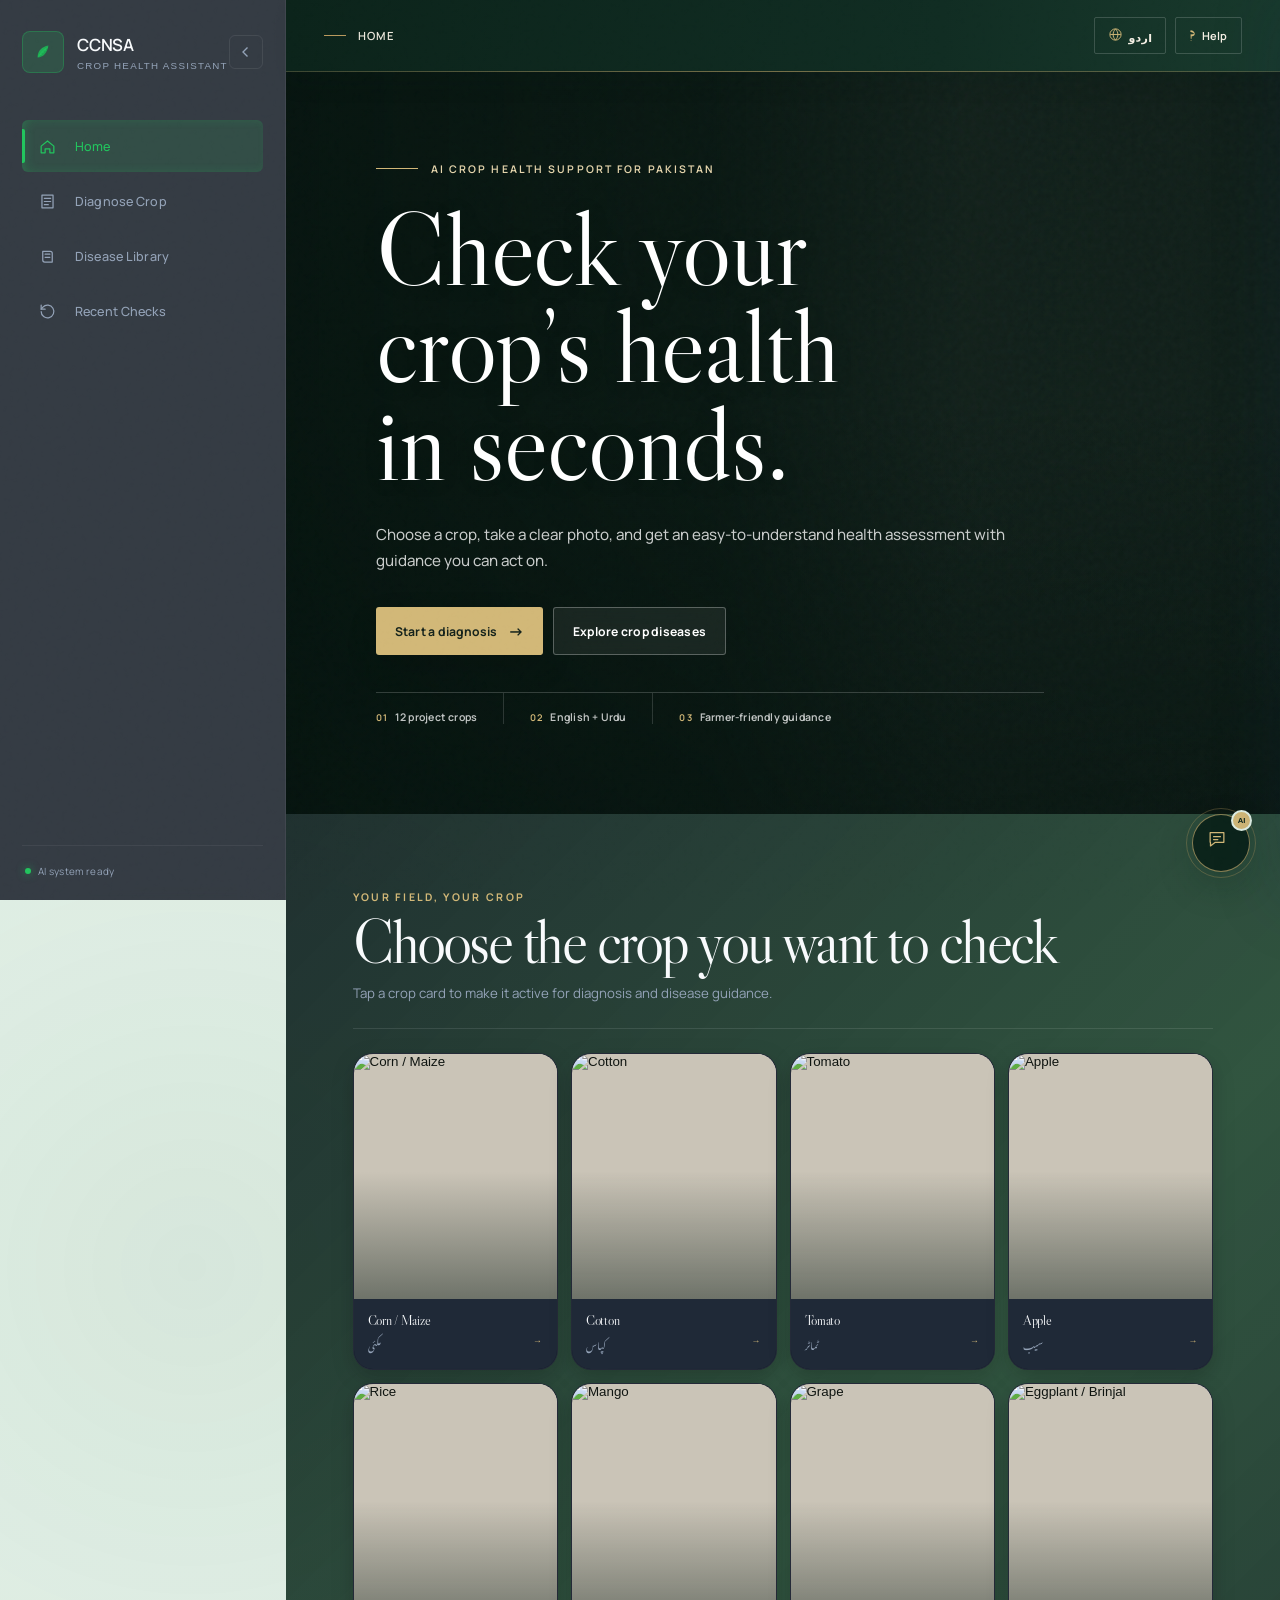
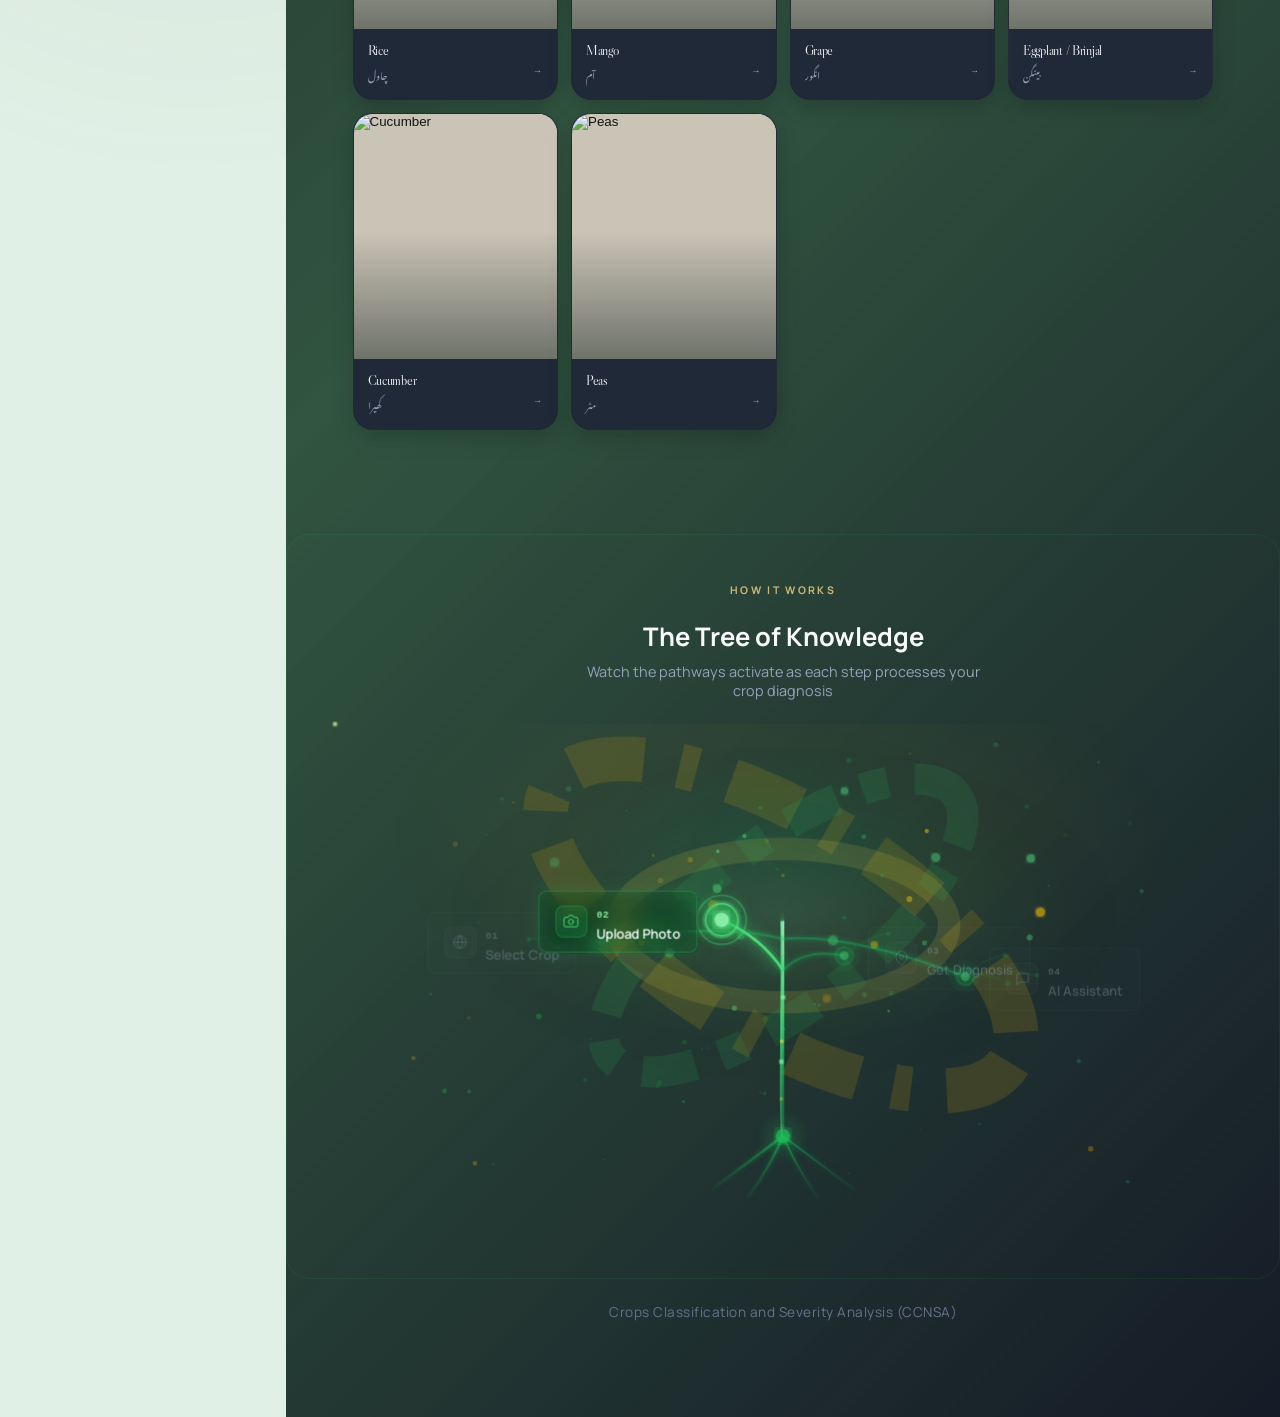
==== index.html @ e5a9762c "Fix conversation memory: pronoun resolution and context tracking - Add _resolve_pronouns() helper to" ====
<!DOCTYPE html>
<html lang="en" dir="ltr">
<head>
  <meta charset="UTF-8" />
  <meta name="viewport" content="width=device-width, initial-scale=1.0, viewport-fit=cover" />
  <meta name="theme-color" content="#0b6e4f" />
  <meta name="description" content="Kisaan Sehat AI — bilingual crop health diagnosis and farmer assistant." />
  <title>CCNSA</title>
  <link rel="icon" type="image/svg+xml" href="data:image/svg+xml,<svg xmlns='http://www.w3.org/2000/svg' viewBox='0 0 48 48'><defs><linearGradient id='g' x1='0%25' y1='0%25' x2='100%25' y2='100%25'><stop offset='0%25' stop-color='%2322C55E'/><stop offset='100%25' stop-color='%2316A34A'/></linearGradient></defs><path d='M14 34c0-12 8-20 20-22-2 14-10 22-20 22z' fill='url(%23g)' opacity='0.9'/><path d='M16 32c4-8 10-14 16-16' stroke='%2322C55E' stroke-width='1.5' fill='none' stroke-linecap='round'/><circle cx='20' cy='28' r='1.5' fill='%2322C55E'/><circle cx='24' cy='24' r='1.5' fill='%2322C55E'/><circle cx='28' cy='20' r='1.5' fill='%2322C55E'/></svg>" />
  <link rel="preconnect" href="https://fonts.googleapis.com">
  <link rel="preconnect" href="https://fonts.gstatic.com" crossorigin>
  <link href="https://fonts.googleapis.com/css2?family=Libre+Caslon+Display&family=Manrope:wght@400;500;600;700&family=Noto+Nastaliq+Urdu:wght@400;500;600;700&family=Noto+Sans+Arabic:wght@400;500;600;700&display=swap" rel="stylesheet">
  <link rel="stylesheet" href="styles.css?v=11" />
</head>
<body>
  <div class="noise" aria-hidden="true"></div>


  <div id="appShell" class="app-shell">
    <aside id="sidebar" class="sidebar">
      <div class="sidebar-top">
        <button class="brand" data-nav="home" aria-label="Home">
          <div class="brand-mark" aria-hidden="true"><svg viewBox="0 0 48 48" role="img"><defs><linearGradient id="leafGrad" x1="0%" y1="0%" x2="100%" y2="100%"><stop offset="0%" style="stop-color:#22C55E;stop-opacity:1" /><stop offset="100%" style="stop-color:#16A34A;stop-opacity:1" /></linearGradient></defs><path d="M14 34c0-12 8-20 20-22-2 14-10 22-20 22z" fill="url(#leafGrad)" opacity="0.9"/><path d="M16 32c4-8 10-14 16-16" stroke="#22C55E" stroke-width="1.5" fill="none" stroke-linecap="round"/><circle cx="20" cy="28" r="1.5" fill="#22C55E"/><circle cx="24" cy="24" r="1.5" fill="#22C55E"/><circle cx="28" cy="20" r="1.5" fill="#22C55E"/><path d="M20 28l4-4m0 0l4-4" stroke="#22C55E" stroke-width="1" opacity="0.6"/></svg></div>
          <div class="brand-text">
            <strong>CCNSA</strong>
            <small data-i18n="brandTagline">Crop Health Assistant</small>
          </div>
        </button>
        <div class="sidebar-top-actions">
          <button id="sidebarCollapse" class="icon-btn sidebar-collapse" aria-label="Collapse sidebar" title="Collapse sidebar"><svg viewBox="0 0 24 24" aria-hidden="true"><path d="m14 6-6 6 6 6"/></svg></button>
          <button id="sidebarClose" class="icon-btn sidebar-close" aria-label="Close sidebar">×</button>
        </div>
      </div>

      <nav class="nav-list" aria-label="Primary navigation">
        <button class="nav-item active" data-nav="home">
          <span class="nav-icon"><svg viewBox="0 0 24 24"><path d="M4 11.5 12 5l8 6.5V20h-5v-5H9v5H4z"/></svg></span><span data-i18n="navHome">Home</span>
        </button>
        <button class="nav-item" data-nav="diagnose">
          <span class="nav-icon"><svg viewBox="0 0 24 24"><path d="M5 4h14v16H5z"/><path d="M8 8h8M8 12h8M8 16h5"/></svg></span><span data-i18n="navDiagnose">Diagnose Crop</span>
        </button>
        <button class="nav-item" data-nav="diseases">
          <span class="nav-icon"><svg viewBox="0 0 24 24"><path d="M6 5.5h9.5A2.5 2.5 0 0 1 18 8v11H8.5A2.5 2.5 0 0 1 6 16.5z"/><path d="M9 9h6M9 13h6"/></svg></span><span data-i18n="navDiseases">Disease Library</span>
        </button>
        <button class="nav-item" data-nav="history">
          <span class="nav-icon"><svg viewBox="0 0 24 24"><path d="M4 12a8 8 0 1 0 2.2-5.5L4 9"/><path d="M4 4v5h5"/></svg></span><span data-i18n="navHistory">Recent Checks</span>
        </button>
      </nav>
      <div class="sidebar-spacer"></div>

      <footer class="sidebar-footer">
        <span class="status-dot"></span>
        <span data-i18n="systemReady">AI system ready</span>
      </footer>
    </aside>

    <div id="sidebarBackdrop" class="sidebar-backdrop"></div>

    <main class="main-content">
      <header class="topbar">
        <button id="menuBtn" class="icon-btn menu-btn" aria-label="Open menu">☰</button>
        <div class="topbar-title">
          <span class="mobile-brand">CCNSA</span>
          <div class="topbar-context"><span class="context-line"></span><span id="breadcrumb" data-i18n="breadcrumbHome">Home</span></div>
        </div>
        <div class="topbar-actions">
          <button id="quickLang" class="top-action language-chip" aria-label="Switch language"><svg viewBox="0 0 24 24" aria-hidden="true"><circle cx="12" cy="12" r="9"/><path d="M3.5 12h17M12 3c2.5 2.7 3.8 5.7 3.8 9S14.5 18.3 12 21c-2.5-2.7-3.8-5.7-3.8-9S9.5 5.7 12 3z"/></svg><span id="quickLangLabel">اردو</span></button>
          <button class="top-action help-chip" id="helpBtn"><span>?</span><span data-i18n="help">Help</span></button>
        </div>
      </header>

      <section id="homePage" class="page active-page">
        <div class="hero-section premium-hero">
          <div class="hero-media" aria-hidden="true">
            <div class="hero-slide hero-slide-a"></div>
            <div class="hero-slide hero-slide-b"></div>
            <div class="hero-slide hero-slide-c"></div>
            <div class="hero-vignette"></div>
            <div class="hero-grain"></div>
          </div>
          <div class="hero-copy">
            <div class="hero-kicker"><span class="hero-kicker-line"></span><span data-i18n="heroBadge">AI crop health support for Pakistan</span></div>
            <h1 data-i18n="heroTitle">Check your crop’s health in seconds.</h1>
            <p data-i18n="heroText">Choose a crop, take a clear photo, and get an easy-to-understand health assessment with guidance you can act on.</p>
            <div class="hero-actions">
              <button class="btn btn-primary" data-nav="diagnose"><span data-i18n="startDiagnosis">Start a diagnosis</span><span class="btn-arrow">→</span></button>
              <button class="btn btn-secondary" data-nav="diseases"><span data-i18n="exploreDiseases">Explore crop diseases</span></button>
            </div>
            <div class="trust-row">
              <div><span class="trust-index">01</span><span data-i18n="trust1">12 project crops</span></div>
              <div><span class="trust-index">02</span><span data-i18n="trust2">English + Urdu</span></div>
              <div><span class="trust-index">03</span><span data-i18n="trust3">Farmer-friendly guidance</span></div>
            </div>
          </div>
          <div class="hero-side-note">
            <span>FIELD INTELLIGENCE</span>
            <strong>Built for real crop decisions.</strong>
            <small>Punjab, Pakistan · agricultural imagery</small>
          </div>
        </div>

        <div class="section-head crop-head">
          <div>
            <p class="eyebrow" data-i18n="chooseCropEyebrow">YOUR FIELD, YOUR CROP</p>
            <h2 data-i18n="chooseCropTitle">Choose the crop you want to check</h2>
            <p data-i18n="chooseCropText">Tap a crop card to make it active for diagnosis and disease guidance.</p>
          </div>
          <div id="selectedCropBadge" class="selected-crop-badge hidden"></div>
        </div>

        <div id="cropGrid" class="crop-grid"></div>

        <section class="neural-tree-section">
          <div style="border-radius:24px;padding:clamp(24px,4vw,48px);margin-top:48px;border:1px solid rgba(34,197,94,0.1)">
            <div style="text-align:center;margin-bottom:1.5rem">
              <p class="eyebrow" style="margin-bottom:0.5rem">How it works</p>
              <h2 style="font-size:1.6rem;margin-bottom:0.5rem;color:#F8FAFC">The Tree of Knowledge</h2>
              <p style="color:#94A3B8;font-size:0.9rem;max-width:400px;margin:0 auto">Watch the pathways activate as each step processes your crop diagnosis</p>
            </div>
            <div id="neuralTreeWrap" class="neural-tree-wrap"></div>
          </div>
        </section>

        <div style="text-align:center;padding:24px 24px 8px;color:#64748B;font-size:0.85rem;letter-spacing:0.5px">
          Crops Classification and Severity Analysis (CCNSA)
        </div>

      </section>

      <section id="diagnosePage" class="page">
        <div class="page-heading">
          <div>
            <p class="eyebrow" data-i18n="diagnoseEyebrow">FIELD DIAGNOSIS</p>
            <h1 data-i18n="diagnoseTitle">Check a crop photo</h1>
            <p data-i18n="diagnoseSubtitle">Select your crop, then upload an image or use your camera.</p>
          </div>
          <div id="diagnoseCropChip" class="diagnose-crop-chip"></div>
        </div>

        <div class="diagnose-layout">
          <div class="diagnose-panel">
            <div class="panel-header">
              <div><span class="panel-step">1</span><div><h2 data-i18n="chooseCrop">Choose crop</h2><p data-i18n="chooseCropSmall">Tell us which crop is in the image.</p></div></div>
              <span id="cropStatus" class="status-label" data-i18n="notSelected">Not selected</span>
            </div>
            <div id="diagnoseCropStrip" class="crop-strip"></div>

            <div class="panel-divider"></div>

            <div class="panel-header">
              <div><span class="panel-step">2</span><div><h2 data-i18n="addPhoto">Add crop photo</h2><p data-i18n="photoAdvice">Use a clear image with the affected leaf or plant visible.</p></div></div>
            </div>

            <div id="uploadZone" class="upload-zone" tabindex="0" role="button">
              <input id="fileInput" type="file" accept="image/*,.heic,.heif,.tif,.tiff,.bmp,.webp" hidden />
              <div id="uploadEmpty" class="upload-empty">
                <div class="upload-icon"><svg viewBox="0 0 24 24"><path d="M12 16V5M8 9l4-4 4 4"/><path d="M5 15v4h14v-4"/></svg></div>
                <h3 data-i18n="dropPhoto">Drop your crop photo here</h3>
                <p data-i18n="orChoose">or choose an option below</p>
                <div class="upload-actions">
                  <button id="browseBtn" class="btn btn-primary compact"><span class="button-icon"><svg viewBox="0 0 24 24"><path d="M4 5h16v14H4z"/><circle cx="9" cy="10" r="2"/><path d="m6 17 4-4 3 3 2-2 3 3"/></svg></span><span data-i18n="uploadPhoto">Upload Photo</span></button>
                  <button id="cameraBtn" class="btn btn-dark compact"><span class="button-icon"><svg viewBox="0 0 24 24"><path d="M4 8h4l1.5-2h5L16 8h4v11H4z"/><circle cx="12" cy="13.5" r="3.5"/></svg></span><span data-i18n="openCamera">Open Camera</span></button>
                </div>
                <small data-i18n="formatHelp">Images such as JPG, PNG, WEBP, HEIC/HEIF, BMP and TIFF can be sent to the backend.</small>
              </div>
              <div id="previewState" class="preview-state hidden">
                <div class="preview-frame"><img id="imagePreview" alt="Selected crop preview" /><div id="formatFallback" class="format-fallback hidden"><svg viewBox="0 0 24 24"><path d="M4 5h16v14H4z"/><path d="m6 17 4-4 3 3 2-2 3 3"/></svg><span data-i18n="previewUnavailable">Preview unavailable, but this file can still be submitted.</span></div></div>
                <div class="preview-info"><div><strong id="previewName"></strong><small id="previewMeta"></small></div><button id="removePhoto" class="text-btn danger" data-i18n="remove">Remove</button></div>
              </div>
            </div>

            <div class="photo-tips">
              <div class="tip-title"><span class="tip-line"></span><strong data-i18n="betterPhoto">For a better result</strong></div>
              <div class="tip-list"><span data-i18n="tip1">Use natural light</span><span data-i18n="tip2">Keep the affected area in focus</span><span data-i18n="tip3">Avoid extreme zoom or blur</span></div>
            </div>

            <button id="analyzeBtn" class="btn btn-primary analyze-btn" disabled><span class="analyze-icon"><svg viewBox="0 0 24 24"><path d="M4 12h16M12 4v16"/><circle cx="12" cy="12" r="7"/></svg></span><span data-i18n="analyzePlant">Analyze plant</span><span>→</span></button>
          </div>

          <aside class="diagnosis-side">
            <div class="side-card selected-summary">
              <p class="eyebrow" data-i18n="currentCheck">CURRENT CHECK</p>
              <div id="currentCropVisual" class="current-crop-visual"><span class="crop-thumb-placeholder"></span><div><small data-i18n="crop">Crop</small><strong data-i18n="chooseCropPrompt">Choose a crop</strong></div></div>
              <div class="summary-row"><span data-i18n="photo">Photo</span><strong id="photoSummary" data-i18n="notAdded">Not added</strong></div>
              <div class="summary-row"><span data-i18n="languageLabel">Language</span><strong id="langSummary">English</strong></div>
            </div>
            <div class="side-card safe-card"><div class="safe-icon"><svg viewBox="0 0 24 24"><path d="M12 3 19 6v5c0 4.7-2.9 8.2-7 10-4.1-1.8-7-5.3-7-10V6z"/><path d="m9 12 2 2 4-4"/></svg></div><h3 data-i18n="safeTitle">Designed to fail safely</h3><p data-i18n="safeText">If the image is unclear or confidence is weak, the app should ask for another photo instead of overstating the result.</p></div>
          </aside>
        </div>

        <div id="analysisOverlay" class="analysis-overlay hidden" aria-live="polite">
          <div class="analysis-card"><div class="scanner"><div class="scanner-frame"><span></span><span></span><span></span><span></span></div><div class="scanner-beam"></div></div><h2 data-i18n="analyzing">Checking your crop…</h2><p data-i18n="analyzingText">Looking at visual signs and preparing an easy-to-understand result.</p><div class="progress-track"><span id="analysisProgress"></span></div></div>
        </div>

        <section id="resultSection" class="result-section hidden">
          <div class="result-topbar"><div><p class="eyebrow" data-i18n="resultEyebrow">AI HEALTH ASSESSMENT</p><h2 data-i18n="resultTitle">Your crop result</h2></div><button id="newCheckBtn" class="btn btn-secondary compact" data-i18n="newCheck">New check</button></div>
          <div class="result-grid">
            <article class="result-card primary-result">
              <div class="result-status"><span id="resultStatusIcon"><svg viewBox="0 0 24 24"><path d="M5 12l4 4L19 6"/></svg></span><span id="resultStatusLabel" data-i18n="detected">Disease detected</span></div>
              <div class="result-main"><div><small data-i18n="likelyCondition">Likely condition</small><h3 id="resultDisease">—</h3></div><div class="confidence-badge"><strong id="resultConfidence">—</strong><small data-i18n="confidence">confidence</small></div></div>
              <div class="confidence-bar"><span id="confidenceFill"></span></div>
              <div class="metric-grid">
                <div><span data-i18n="severity">Severity</span><strong id="resultSeverity">—</strong></div>
                <div><span data-i18n="severityConfidence">Severity confidence</span><strong id="severityConfidence">—</strong></div>
                <div><span data-i18n="crop">Crop</span><strong id="resultCrop">—</strong></div>
              </div>
              <div id="uncertaintyNote" class="uncertainty-note hidden"><span>!</span><p data-i18n="uncertainAdvice">This result is uncertain. Please take another clear photo before acting on it.</p></div>
            </article>

            <article class="result-card guidance-card">
              <div class="guidance-icon"><svg viewBox="0 0 24 24"><path d="M12 20V9"/><path d="M12 13C8 13 5 10 5 6c4 0 7 1 7 5"/><path d="M12 11c0-4 3-6 7-6 0 4-3 7-7 7"/></svg></div>
              <h3 data-i18n="whatNext">What should I do next?</h3>
              <p id="resultGuidance" data-i18n="defaultGuidance">Review crop-specific guidance and ask the assistant if you need help understanding the result.</p>
              <div class="guidance-actions"><button id="viewDiseaseBtn" class="btn btn-primary compact" data-i18n="viewGuidance">View guidance</button><button id="askAssistantBtn" class="btn btn-secondary compact" data-i18n="askAssistant">Ask assistant</button></div>
              <small id="demoNotice" class="demo-notice hidden">Demo preview — connect <code>/api/diagnose</code> for real model inference.</small>
            </article>
          </div>
        </section>
      </section>

      <section id="diseasesPage" class="page">
        <div class="page-heading disease-heading">
          <div><p class="eyebrow" data-i18n="libraryEyebrow">CROP KNOWLEDGE</p><h1 data-i18n="libraryTitle">Crop disease library</h1><p data-i18n="librarySubtitle">Learn symptoms, prevention and management for the selected crop.</p></div>
          <div class="library-select-wrap"><label for="libraryCropSelect" data-i18n="selectCropLabel">Select crop</label><select id="libraryCropSelect"></select></div>
        </div>
        <div id="libraryHero" class="library-hero"></div>
        <div class="library-toolbar"><div class="search-box"><span class="search-icon"><svg viewBox="0 0 24 24"><circle cx="11" cy="11" r="6"/><path d="m16 16 4 4"/></svg></span><input id="diseaseSearch" type="search" data-i18n-placeholder="searchDiseases" placeholder="Search diseases or symptoms" /></div></div>
        <div id="diseaseGrid" class="disease-grid"></div>
      </section>

      <section id="historyPage" class="page">
        <div class="page-heading"><div><p class="eyebrow" data-i18n="historyEyebrow">YOUR ACTIVITY</p><h1 data-i18n="historyTitle">Recent crop checks</h1><p data-i18n="historySubtitle">This prototype stores recent demo checks only in your browser.</p></div><button id="clearHistory" class="btn btn-secondary compact" data-i18n="clearHistory">Clear history</button></div>
        <div id="historyList" class="history-list"></div>
      </section>
    </main>

    <button id="chatFab" class="chat-fab" aria-label="Open AI assistant"><span class="chat-fab-ring"></span><span class="chat-fab-icon"><svg viewBox="0 0 28 28"><path d="M6 5.5h16v11.2H12l-5.6 4.2v-4.2H6z"/><path d="M10 10.2h8M10 13.5h5"/></svg></span><span class="chat-fab-label">AI</span></button>

    <section id="chatPanel" class="chat-panel" aria-label="AI Farmer Assistant">
      <header class="chat-header">
        <div class="chat-identity"><div class="assistant-monogram">CC</div><div><strong data-i18n="assistantName">CCNSA Assistant</strong><span><i class="online-dot"></i><span data-i18n="assistantOnline">Ready to help</span></span></div></div>
        <div class="chat-header-actions"><button id="expandChat" class="icon-btn" aria-label="Expand chat">⤢</button><button id="closeChat" class="icon-btn" aria-label="Close chat">×</button></div>
      </header>
      <div id="chatContext" class="chat-context"></div>
      <div id="chatMessages" class="chat-messages"></div>
      <div class="quick-prompts" id="quickPrompts"></div>
      <form id="chatForm" class="chat-compose"><button id="chatMic" type="button" class="chat-mic-btn" aria-label="Voice input"><svg viewBox="0 0 24 24"><path d="M12 1a3 3 0 0 0-3 3v8a3 3 0 0 0 6 0V4a3 3 0 0 0-3-3z"/><path d="M19 10v2a7 7 0 0 1-14 0v-2"/><line x1="12" y1="19" x2="12" y2="23"/><line x1="8" y1="23" x2="16" y2="23"/></svg></button><button id="chatMicLang" type="button" class="chat-mic-lang-btn" onclick="toggleMicLang()" title="Toggle voice language">اُردو</button><textarea id="chatInput" rows="1" data-i18n-placeholder="chatPlaceholder" placeholder="Ask about your crop…"></textarea><button id="chatSend" type="submit" aria-label="Send"><svg viewBox="0 0 24 24"><path d="m4 5 16 7-16 7 3-7z"/><path d="M7 12h13"/></svg></button></form>
      <audio id="chatAudio" style="display:none"></audio>
    </section>

    <div id="cameraModal" class="camera-modal hidden" role="dialog" aria-modal="true">
      <div class="camera-shell">
        <header><div><strong data-i18n="cameraTitle">Take crop photo</strong><small data-i18n="cameraInstruction">Place the affected leaf clearly inside the frame.</small></div><button id="cameraClose" class="icon-btn">×</button></header>
        <div class="camera-view"><video id="cameraVideo" autoplay playsinline muted></video><canvas id="cameraCanvas" class="hidden"></canvas><div class="camera-guide"><span></span><span></span><span></span><span></span></div><div class="camera-label" data-i18n="cameraGuide">Keep the affected area inside this frame</div></div>
        <footer><button id="switchCamera" class="camera-mini" title="Switch camera"><svg viewBox="0 0 24 24"><path d="M4 8a8 8 0 0 1 13-2l2 2"/><path d="M19 4v4h-4"/><path d="M20 16a8 8 0 0 1-13 2l-2-2"/><path d="M5 20v-4h4"/></svg></button><button id="capturePhoto" class="shutter" aria-label="Capture photo"><span></span></button><div class="camera-mini ghost"></div></footer>
      </div>
    </div>

    <div id="diseaseDrawerBackdrop" class="drawer-backdrop hidden"></div>
    <aside id="diseaseDrawer" class="disease-drawer">
      <button id="closeDiseaseDrawer" class="icon-btn drawer-close">×</button>
      <div id="diseaseDrawerContent"></div>
    </aside>

    <div id="toast" class="toast" role="status"></div>
  </div>

  <script src="app.js?v=22"></script>
</body>
</html>
---- styles.css ----
:root{
  --emerald:#0b6e4f;--emerald-2:#0e8060;--teal:#16a394;--teal-soft:#dff6f0;--saffron:#f5b942;--saffron-soft:#fff4cf;
  --navy:#102a43;--ink:#17324d;--muted:#6b7c8f;--ivory:#f7faf4;--surface:#fff;--line:#e5ece6;--danger:#d9485f;
  --success:#2f9e44;--warning:#e9a319;--shadow:0 18px 55px rgba(20,58,47,.12);--shadow-soft:0 10px 28px rgba(16,42,67,.07);
  --radius-xl:30px;--radius-lg:22px;--radius-md:16px;--sidebar:272px;--transition:220ms cubic-bezier(.2,.8,.2,1)
}
*{box-sizing:border-box}html{scroll-behavior:smooth}body{margin:0;font-family:"Plus Jakarta Sans",system-ui,-apple-system,sans-serif;background:#0A0F1C;color:#F8FAFC;min-height:100vh;overflow-x:hidden}
html[dir="rtl"] body{font-family:"Noto Sans Arabic","Noto Nastaliq Urdu",sans-serif}.noise{position:fixed;inset:0;pointer-events:none;opacity:.035;z-index:9999;background-image:url("data:image/svg+xml,%3Csvg viewBox='0 0 180 180' xmlns='http://www.w3.org/2000/svg'%3E%3Cfilter id='n'%3E%3CfeTurbulence type='fractalNoise' baseFrequency='.95' numOctaves='3' stitchTiles='stitch'/%3E%3C/filter%3E%3Crect width='100%25' height='100%25' filter='url(%23n)' opacity='.35'/%3E%3C/svg%3E")}.hidden{display:none!important}.app-hidden{visibility:hidden}.language-gate{position:fixed;inset:0;z-index:5000;display:grid;place-items:center;padding:24px;background:radial-gradient(circle at 15% 12%,rgba(245,185,66,.22),transparent 31%),radial-gradient(circle at 82% 88%,rgba(22,163,148,.22),transparent 34%),linear-gradient(135deg,#f9fbf7,#ecf8f1 52%,#e9f7f7)}.language-card{width:min(620px,100%);padding:46px;border:1px solid rgba(255,255,255,.7);border-radius:36px;background:rgba(255,255,255,.82);box-shadow:0 30px 90px rgba(11,110,79,.18);backdrop-filter:blur(22px);text-align:center;animation:gateIn .6s ease both}.language-card h1{font-size:clamp(2rem,5vw,3.4rem);line-height:1.05;margin:16px 0 8px;letter-spacing:-.05em}.language-sub{font-family:"Noto Nastaliq Urdu",serif;font-size:1.7rem;margin:0 0 32px;color:var(--emerald)}.privacy-note{color:var(--muted);font-size:.8rem;margin:20px 0 0}.brand-orb{width:48px;height:48px;border-radius:16px;background:linear-gradient(135deg,var(--emerald),var(--teal));display:grid;place-items:center;color:#fff;box-shadow:0 10px 28px rgba(11,110,79,.28);position:relative;flex:none}.brand-orb.large{width:78px;height:78px;border-radius:24px;margin:0 auto;font-size:1.45rem}.brand-orb span:last-child{position:absolute;transform:translate(8px,8px);font-size:.75em}.eyebrow{font-size:.72rem;letter-spacing:.16em;font-weight:800;color:var(--emerald);margin:0 0 9px}.language-actions{display:grid;gap:14px}.language-choice{border:1px solid var(--line);background:#fff;border-radius:20px;padding:18px 20px;display:grid;grid-template-columns:auto 1fr auto;align-items:center;gap:16px;text-align:left;cursor:pointer;transition:var(--transition);box-shadow:var(--shadow-soft)}.language-choice:hover{transform:translateY(-3px);border-color:rgba(11,110,79,.3);box-shadow:0 16px 36px rgba(11,110,79,.14)}.language-choice.primary{background:linear-gradient(135deg,#0b6e4f,#118668);color:#fff;border:0}.language-choice.urdu{text-align:right}.language-choice strong{display:block;font-size:1rem}.language-choice small{display:block;margin-top:4px;opacity:.7}.language-icon{width:48px;height:48px;border-radius:15px;background:rgba(255,255,255,.17);display:grid;place-items:center;font-weight:800}.language-choice.urdu .language-icon{background:var(--teal-soft);color:var(--emerald)}.language-choice.urdu .language-icon.ur{font-family:"Noto Nastaliq Urdu"}.language-choice.urdu .urdu-copy{font-family:"Noto Sans Arabic"}.arrow{font-size:1.4rem}.app-shell{display:flex;min-height:100vh}.sidebar{width:var(--sidebar);position:fixed;inset-block:0;inset-inline-start:0;padding:24px 18px;background:rgba(255,255,255,.94);border-inline-end:1px solid var(--line);z-index:1000;display:flex;flex-direction:column;backdrop-filter:blur(16px);transition:transform var(--transition)}.sidebar-top{display:flex;align-items:center;justify-content:space-between;margin-bottom:32px}.brand{border:0;background:none;display:flex;align-items:center;gap:12px;padding:0;cursor:pointer;color:inherit;text-align:start}.brand-text strong{display:block;font-size:.98rem}.brand-text small{display:block;color:var(--muted);font-size:.67rem;margin-top:2px}.icon-btn{border:0;background:transparent;width:38px;height:38px;border-radius:12px;cursor:pointer;font:inherit;font-size:1.15rem;color:var(--ink);transition:var(--transition)}.icon-btn:hover{background:#eef5f1}.sidebar-close{display:none}.nav-list{display:grid;gap:7px}.nav-item{border:0;background:transparent;color:#5d7080;padding:12px 14px;border-radius:15px;display:flex;align-items:center;gap:12px;font:inherit;font-size:.9rem;font-weight:600;cursor:pointer;text-align:start;transition:var(--transition)}.nav-item:hover{background:#f1f7f3;color:var(--emerald)}.nav-item.active{background:linear-gradient(135deg,#e5f5ed,#eef9f6);color:var(--emerald);box-shadow:inset 0 0 0 1px rgba(11,110,79,.08)}.nav-icon{width:26px;height:26px;display:grid;place-items:center;font-size:1rem}.sidebar-divider{height:1px;background:var(--line);margin:24px 6px}.sidebar-language p{font-size:.7rem;font-weight:800;letter-spacing:.08em;color:var(--muted);text-transform:uppercase;margin:0 0 10px 6px}.language-toggle{display:flex;background:#f0f5f2;border-radius:14px;padding:4px}.lang-pill{flex:1;border:0;background:transparent;padding:8px;border-radius:11px;font:inherit;font-size:.75rem;font-weight:700;cursor:pointer}.lang-pill.active{background:#fff;color:var(--emerald);box-shadow:0 4px 12px rgba(16,42,67,.08)}.sidebar-card{margin-top:auto;padding:15px;border:1px solid var(--line);background:linear-gradient(145deg,#fbfdfb,#f0f8f3);border-radius:18px;display:flex;gap:10px;align-items:flex-start}.mini-orb{width:34px;height:34px;border-radius:11px;background:var(--saffron-soft);display:grid;place-items:center}.sidebar-card strong{font-size:.76rem;display:block}.sidebar-card small{font-size:.65rem;color:var(--muted);line-height:1.45;display:block;margin-top:4px}.sidebar-footer{font-size:.68rem;color:var(--muted);display:flex;align-items:center;gap:7px;padding:16px 6px 0}.status-dot,.online-dot{width:7px;height:7px;background:#35b86b;border-radius:50%;box-shadow:0 0 0 4px rgba(53,184,107,.12)}.main-content{margin-inline-start:var(--sidebar);width:calc(100% - var(--sidebar));min-height:100vh}.topbar{height:74px;position:sticky;top:0;z-index:900;display:flex;align-items:center;justify-content:space-between;padding:0 34px;background:rgba(247,250,244,.84);backdrop-filter:blur(18px);border-bottom:1px solid rgba(229,236,230,.72)}.menu-btn,.mobile-brand{display:none}.topbar-title{font-size:.8rem;font-weight:700;color:#758696}.topbar-actions{display:flex;align-items:center;gap:8px}.top-action{border:1px solid var(--line);background:rgba(255,255,255,.85);height:38px;border-radius:12px;padding:0 12px;font:inherit;font-size:.74rem;font-weight:700;cursor:pointer;color:var(--ink)}.help-chip{display:flex;align-items:center;gap:6px}.help-chip span:first-child{width:20px;height:20px;border-radius:50%;display:grid;place-items:center;background:#eef5f1;color:var(--emerald)}.avatar{width:39px;height:39px;border-radius:13px;display:grid;place-items:center;background:linear-gradient(135deg,#fff0b7,#dff5ea);border:1px solid rgba(11,110,79,.08)}.page{display:none;padding:38px clamp(22px,4vw,58px) 80px;animation:pageIn .36s ease both}.active-page{display:block}.hero-section{min-height:510px;border-radius:34px;padding:clamp(30px,5vw,58px);display:grid;grid-template-columns:minmax(0,1.03fr) minmax(360px,.97fr);align-items:center;gap:48px;overflow:hidden;position:relative;background:radial-gradient(circle at 7% 5%,rgba(245,185,66,.18),transparent 31%),linear-gradient(135deg,#fdfefc,#e8f7ef 55%,#e4f6f4);border:1px solid rgba(11,110,79,.08)}.hero-copy{position:relative;z-index:2}.hero-badge{display:inline-flex;align-items:center;gap:8px;padding:8px 12px;border-radius:999px;background:rgba(255,255,255,.72);border:1px solid rgba(11,110,79,.12);color:var(--emerald);font-size:.75rem;font-weight:700}.pulse-dot{width:7px;height:7px;border-radius:50%;background:#39b66b;box-shadow:0 0 0 0 rgba(57,182,107,.45);animation:pulse 2s infinite}.hero-copy h1{font-size:clamp(2.7rem,5.7vw,5.6rem);letter-spacing:-.065em;line-height:.96;margin:22px 0 22px;max-width:820px}.hero-copy>p{font-size:clamp(.95rem,1.3vw,1.14rem);line-height:1.72;color:#587082;max-width:650px}.hero-actions{display:flex;gap:12px;margin-top:30px;flex-wrap:wrap}.btn{border:0;border-radius:15px;min-height:48px;padding:0 19px;display:inline-flex;align-items:center;justify-content:center;gap:10px;font:inherit;font-size:.82rem;font-weight:800;cursor:pointer;transition:var(--transition)}.btn:hover{transform:translateY(-2px)}.btn-primary{background:linear-gradient(135deg,var(--emerald),#0d8462);color:#fff;box-shadow:0 12px 25px rgba(11,110,79,.2)}.btn-secondary{background:#fff;border:1px solid var(--line);color:var(--ink);box-shadow:var(--shadow-soft)}.btn-dark{background:var(--navy);color:#fff}.compact{min-height:42px;padding:0 15px;font-size:.76rem}.btn:disabled{opacity:.42;cursor:not-allowed;transform:none;box-shadow:none}.trust-row{display:flex;gap:20px;flex-wrap:wrap;margin-top:30px;color:#536c7d;font-size:.72rem;font-weight:650}.trust-row>div{display:flex;gap:7px;align-items:center}.trust-icon{color:#fff;background:var(--emerald);width:17px;height:17px;border-radius:50%;display:grid;place-items:center;font-size:.58rem}.hero-visual{height:440px;position:relative;display:grid;place-items:center}.hero-blob{position:absolute;border-radius:50%;filter:blur(2px)}.hero-blob.one{width:360px;height:360px;background:rgba(22,163,148,.1);right:10%;top:8%}.hero-blob.two{width:220px;height:220px;background:rgba(245,185,66,.13);left:0;bottom:2%}.field-card{width:min(390px,90%);padding:16px;background:rgba(255,255,255,.88);border:1px solid rgba(255,255,255,.85);border-radius:28px;box-shadow:0 30px 65px rgba(11,110,79,.18);transform:rotate(2deg);position:relative;z-index:2;animation:float 5s ease-in-out infinite}.field-topline{display:flex;align-items:center;justify-content:space-between;padding:2px 4px 12px}.field-pill{font-size:.68rem;font-weight:700;color:#617786}.live-dot{width:9px;height:9px;background:#36b76b;border-radius:50%;box-shadow:0 0 0 5px rgba(54,183,107,.12)}.leaf-stage{height:260px;border-radius:21px;background:radial-gradient(circle at 50% 40%,rgba(255,255,255,.6),transparent 32%),linear-gradient(145deg,#8dc49b,#2b7657);display:grid;place-items:center;position:relative;overflow:hidden}.leaf-stage:after{content:"";position:absolute;inset:0;background:linear-gradient(120deg,rgba(255,255,255,.12),transparent 40%)}.leaf-illustration{font-size:8rem;filter:drop-shadow(0 20px 18px rgba(12,71,51,.28));transform:rotate(-10deg)}.scan-line{position:absolute;left:8%;right:8%;height:2px;background:linear-gradient(90deg,transparent,#caffdf,transparent);box-shadow:0 0 16px #d1ffe7;animation:scan 3s ease-in-out infinite}.focus-point{position:absolute;width:12px;height:12px;border:2px solid #fff;border-radius:50%;box-shadow:0 0 0 4px rgba(255,255,255,.17)}.fp1{top:30%;left:38%}.fp2{top:52%;right:35%}.fp3{bottom:23%;left:46%}.field-result{display:flex;align-items:center;justify-content:space-between;padding:14px 4px 2px}.field-result small{display:block;color:var(--muted);font-size:.62rem}.field-result strong{font-size:.92rem}.confidence-ring{width:54px;height:54px;border-radius:50%;display:grid;place-items:center;background:conic-gradient(var(--emerald) 0 96%,#e9efeb 96%);position:relative}.confidence-ring:after{content:"";position:absolute;inset:5px;background:#fff;border-radius:50%}.confidence-ring span{font-size:.63rem;font-weight:800;z-index:1}.floating-stat{position:absolute;z-index:4;background:rgba(255,255,255,.93);border:1px solid rgba(255,255,255,.9);box-shadow:var(--shadow-soft);border-radius:17px;padding:11px 13px;display:flex;align-items:center;gap:10px}.floating-stat>span{font-size:1.3rem}.floating-stat strong{display:block;font-size:.87rem}.floating-stat small{display:block;color:var(--muted);font-size:.58rem}.stat-one{left:2%;top:17%;animation:float 5.7s ease-in-out infinite reverse}.stat-two{right:1%;bottom:14%;animation:float 4.8s ease-in-out infinite}.section-head{margin:60px 0 24px;display:flex;align-items:flex-end;justify-content:space-between;gap:24px}.section-head h2{font-size:clamp(1.55rem,3vw,2.45rem);letter-spacing:-.035em;margin:0}.section-head p:not(.eyebrow){color:var(--muted);font-size:.85rem;margin:8px 0 0;max-width:620px;line-height:1.65}.section-head.centered{text-align:center;display:block}.selected-crop-badge{padding:10px 14px;border-radius:14px;background:#fff;border:1px solid var(--line);box-shadow:var(--shadow-soft);font-size:.76rem;font-weight:800}.crop-grid{display:grid;grid-template-columns:repeat(5,minmax(0,1fr));gap:15px}.crop-card{min-height:190px;padding:18px;border-radius:22px;border:1px solid var(--line);background:#fff;cursor:pointer;position:relative;overflow:hidden;box-shadow:0 8px 24px rgba(16,42,67,.045);transition:var(--transition);text-align:start;color:inherit}.crop-card:before{content:"";position:absolute;width:120px;height:120px;border-radius:50%;right:-32px;top:-32px;background:var(--crop-soft);transition:var(--transition)}.crop-card:hover{transform:translateY(-7px);box-shadow:0 22px 42px rgba(16,42,67,.11);border-color:var(--crop-accent)}.crop-card:hover:before{transform:scale(1.22)}.crop-card.selected{box-shadow:0 0 0 2px var(--crop-accent),0 18px 38px rgba(16,42,67,.11)}.crop-emoji{width:72px;height:72px;border-radius:21px;background:linear-gradient(145deg,var(--crop-soft),#fff);display:grid;place-items:center;font-size:2.6rem;position:relative;z-index:1;box-shadow:inset 0 0 0 1px rgba(255,255,255,.8)}.crop-card h3{margin:18px 0 4px;font-size:.95rem}.crop-card .urdu-name{font-family:"Noto Sans Arabic";font-size:.72rem;color:var(--muted);display:block;min-height:18px}.crop-card .crop-action{margin-top:14px;color:var(--crop-accent);font-size:.66rem;font-weight:800;display:flex;align-items:center;justify-content:space-between}.how-it-works{padding-top:18px}.steps-grid{display:grid;grid-template-columns:repeat(4,1fr);gap:15px}.step-card{padding:23px;border:1px solid var(--line);background:#fff;border-radius:22px;position:relative}.step-num{position:absolute;right:17px;top:16px;font-size:.66rem;font-weight:800;color:#a7b5ad}.step-icon{width:48px;height:48px;border-radius:15px;background:linear-gradient(145deg,#e7f6ee,#fff3ca);display:grid;place-items:center;font-size:1.35rem}.step-card h3{font-size:.86rem;margin:17px 0 7px}.step-card p{font-size:.73rem;color:var(--muted);line-height:1.58;margin:0}.page-heading{display:flex;align-items:flex-end;justify-content:space-between;gap:24px;margin:12px 0 28px}.page-heading h1{font-size:clamp(2rem,4vw,3.4rem);margin:0;letter-spacing:-.05em}.page-heading p:not(.eyebrow){margin:10px 0 0;color:var(--muted);font-size:.84rem;line-height:1.6}.diagnose-crop-chip{min-width:160px}.diagnose-layout{display:grid;grid-template-columns:minmax(0,1fr) 290px;gap:22px;align-items:start}.diagnose-panel,.side-card,.result-card{background:#fff;border:1px solid var(--line);border-radius:24px;box-shadow:var(--shadow-soft)}.diagnose-panel{padding:25px}.panel-header{display:flex;align-items:center;justify-content:space-between;gap:15px}.panel-header>div{display:flex;align-items:center;gap:13px}.panel-step{width:34px;height:34px;border-radius:11px;background:#e8f6ef;color:var(--emerald);display:grid;place-items:center;font-size:.72rem;font-weight:800}.panel-header h2{font-size:.92rem;margin:0}.panel-header p{font-size:.68rem;color:var(--muted);margin:4px 0 0}.status-label{font-size:.65rem;color:#83918b;background:#f2f5f3;padding:7px 9px;border-radius:9px}.status-label.ready{color:var(--emerald);background:#e8f6ef}.crop-strip{display:flex;gap:8px;overflow:auto;padding:17px 1px 4px;scrollbar-width:none}.crop-strip::-webkit-scrollbar{display:none}.crop-chip{flex:0 0 auto;border:1px solid var(--line);background:#fff;border-radius:13px;padding:8px 11px;display:flex;align-items:center;gap:7px;font:inherit;font-size:.69rem;font-weight:700;cursor:pointer;transition:var(--transition)}.crop-chip.selected{border-color:var(--accent);box-shadow:inset 0 0 0 1px var(--accent);background:var(--soft)}.panel-divider{height:1px;background:var(--line);margin:24px 0}.upload-zone{border:1.5px dashed #bfd0c6;border-radius:20px;min-height:330px;margin-top:18px;display:grid;place-items:center;background:linear-gradient(145deg,#fbfdfb,#f5faf7);transition:var(--transition);overflow:hidden}.upload-zone.dragover{border-color:var(--emerald);background:#edf8f2}.upload-empty{text-align:center;padding:34px}.upload-icon{width:58px;height:58px;border-radius:18px;background:#e5f5ed;color:var(--emerald);display:grid;place-items:center;font-size:1.55rem;margin:0 auto 15px}.upload-empty h3{font-size:.9rem;margin:0}.upload-empty p{font-size:.69rem;color:var(--muted);margin:7px 0 17px}.upload-actions{display:flex;justify-content:center;gap:9px;flex-wrap:wrap}.upload-empty>small{display:block;margin:16px auto 0;color:#8a9a90;font-size:.6rem;line-height:1.5;max-width:480px}.preview-state{width:100%;padding:16px}.preview-frame{height:290px;border-radius:17px;background:#edf2ef;overflow:hidden;display:grid;place-items:center;position:relative}.preview-frame img{width:100%;height:100%;object-fit:contain;background:#eef3f0}.format-fallback{display:grid;place-items:center;gap:9px;text-align:center;color:var(--muted);padding:25px;font-size:.7rem}.format-fallback:first-letter{font-size:2rem}.preview-info{display:flex;align-items:center;justify-content:space-between;padding:12px 4px 0;gap:15px}.preview-info strong{font-size:.72rem;display:block;max-width:520px;white-space:nowrap;overflow:hidden;text-overflow:ellipsis}.preview-info small{font-size:.61rem;color:var(--muted)}.text-btn{border:0;background:transparent;font:inherit;font-size:.67rem;font-weight:800;cursor:pointer}.danger{color:var(--danger)}.photo-tips{margin-top:15px;padding:14px 16px;border-radius:15px;background:#fff9e7;border:1px solid #f8e8ad}.tip-title{display:flex;align-items:center;gap:7px;font-size:.7rem}.tip-title span{color:var(--saffron)}.tip-list{display:flex;gap:20px;flex-wrap:wrap;margin-top:8px}.tip-list span{font-size:.62rem;color:#7a7054}.tip-list span:before{content:"•";color:var(--saffron);margin-inline-end:5px}.analyze-btn{width:100%;margin-top:17px}.analysis-overlay{position:fixed;inset:0;background:rgba(12,32,39,.38);backdrop-filter:blur(8px);z-index:3000;display:grid;place-items:center;padding:20px}.analysis-card{width:min(440px,100%);text-align:center;background:#fff;border-radius:28px;padding:35px;box-shadow:0 30px 80px rgba(16,42,67,.25)}.scanner{width:120px;height:120px;border-radius:34px;margin:0 auto 20px;display:grid;place-items:center;background:linear-gradient(145deg,#e2f5e9,#effbfa);position:relative;overflow:hidden}.scanner-leaf{font-size:3.6rem}.scanner-beam{position:absolute;width:100%;height:2px;background:#17b79e;box-shadow:0 0 12px #16a394;animation:scan 1.8s ease-in-out infinite}.analysis-card h2{font-size:1.2rem;margin:0 0 8px}.analysis-card p{color:var(--muted);font-size:.72rem;line-height:1.6}.progress-track{height:7px;background:#edf2ef;border-radius:10px;overflow:hidden;margin-top:20px}.progress-track span{display:block;height:100%;width:0;background:linear-gradient(90deg,var(--emerald),var(--teal));border-radius:10px;transition:width .4s ease}.diagnosis-side{display:grid;gap:15px}.side-card{padding:20px}.selected-summary .eyebrow{font-size:.63rem}.current-crop-visual{display:flex;align-items:center;gap:13px;padding:14px 0 17px}.current-crop-visual>span{width:48px;height:48px;border-radius:15px;background:#eef7f2;display:grid;place-items:center;font-size:1.8rem}.current-crop-visual small{font-size:.58rem;color:var(--muted);display:block}.current-crop-visual strong{font-size:.82rem}.summary-row{display:flex;align-items:center;justify-content:space-between;border-top:1px solid var(--line);padding:12px 0 0;margin-top:12px;font-size:.65rem}.summary-row span{color:var(--muted)}.safe-card{background:linear-gradient(145deg,#0f2c38,#173d47);color:#fff;border:0}.safe-icon{width:42px;height:42px;border-radius:13px;background:rgba(255,255,255,.1);display:grid;place-items:center}.safe-card h3{font-size:.8rem;margin:14px 0 7px}.safe-card p{font-size:.65rem;line-height:1.6;color:#ccdadf;margin:0}.result-section{margin-top:30px}.result-topbar{display:flex;align-items:flex-end;justify-content:space-between;margin-bottom:14px}.result-topbar h2{margin:0;font-size:1.4rem}.result-grid{display:grid;grid-template-columns:1.15fr .85fr;gap:16px}.result-card{padding:24px}.primary-result{background:linear-gradient(145deg,#fff,#f6fbf7)}.result-status{display:inline-flex;align-items:center;gap:7px;background:#fff2de;color:#9b6512;padding:8px 11px;border-radius:10px;font-size:.67rem;font-weight:800}.result-status.healthy{background:#e4f7e9;color:#27863a}.result-status.uncertain{background:#fff0f1;color:#be3850}.result-main{display:flex;justify-content:space-between;gap:20px;align-items:center;margin:25px 0 13px}.result-main small{color:var(--muted);font-size:.61rem}.result-main h3{font-size:clamp(1.35rem,2.6vw,2rem);margin:4px 0 0;letter-spacing:-.035em}.confidence-badge{text-align:center;min-width:78px;padding:12px;background:#fff;border:1px solid var(--line);border-radius:15px}.confidence-badge strong{display:block;font-size:1rem}.confidence-badge small{font-size:.55rem;color:var(--muted)}.confidence-bar{height:8px;background:#eaf0ec;border-radius:99px;overflow:hidden}.confidence-bar span{height:100%;width:0;display:block;border-radius:99px;background:linear-gradient(90deg,var(--emerald),var(--teal));transition:width .8s ease}.metric-grid{display:grid;grid-template-columns:repeat(3,1fr);gap:8px;margin-top:20px}.metric-grid>div{background:#fff;border:1px solid var(--line);border-radius:14px;padding:12px}.metric-grid span{font-size:.55rem;color:var(--muted);display:block}.metric-grid strong{font-size:.72rem;display:block;margin-top:5px}.uncertainty-note{margin-top:14px;padding:12px;border-radius:13px;background:#fff0f1;display:flex;gap:9px;align-items:flex-start;color:#9e3345}.uncertainty-note>span{width:22px;height:22px;border-radius:50%;display:grid;place-items:center;background:#ffd9df;font-weight:800;font-size:.7rem}.uncertainty-note p{font-size:.64rem;line-height:1.5;margin:1px 0}.guidance-card{background:linear-gradient(145deg,#0e6f50,#10937b);color:#fff;border:0}.guidance-icon{width:48px;height:48px;border-radius:15px;background:rgba(255,255,255,.14);display:grid;place-items:center;font-size:1.5rem}.guidance-card h3{font-size:1rem;margin:17px 0 8px}.guidance-card p{font-size:.7rem;line-height:1.65;color:#d8f0e7}.guidance-actions{display:flex;gap:8px;flex-wrap:wrap;margin-top:20px}.guidance-card .btn-primary{background:#fff;color:var(--emerald);box-shadow:none}.guidance-card .btn-secondary{background:rgba(255,255,255,.1);border-color:rgba(255,255,255,.2);color:#fff;box-shadow:none}.demo-notice{display:block;margin-top:15px;font-size:.58rem;color:#c8e7dd}.library-select-wrap{display:grid;gap:6px;min-width:210px}.library-select-wrap label{font-size:.62rem;font-weight:800;color:var(--muted)}select{height:44px;border:1px solid var(--line);border-radius:13px;background:#fff;padding:0 12px;font:inherit;font-size:.72rem;font-weight:700;color:var(--ink);outline:none}.library-hero{min-height:180px;border-radius:26px;padding:26px;position:relative;overflow:hidden;display:flex;align-items:center;background:linear-gradient(135deg,var(--hero-soft,#e9f7ee),#fff)}.library-hero:after{content:"";position:absolute;width:220px;height:220px;border-radius:50%;background:var(--hero-accent,#ccead9);right:-60px;top:-70px;opacity:.6}.library-hero .library-emoji{font-size:5.5rem;position:absolute;right:8%;bottom:-2px;z-index:2;filter:drop-shadow(0 15px 16px rgba(16,42,67,.15))}.library-hero h2{font-size:1.65rem;margin:0 0 8px}.library-hero p{font-size:.74rem;line-height:1.6;color:#627787;max-width:650px;margin:0}.library-hero .library-count{display:inline-flex;margin-top:15px;padding:7px 10px;border-radius:10px;background:rgba(255,255,255,.7);font-size:.62rem;font-weight:800;color:var(--emerald)}.library-toolbar{display:flex;justify-content:space-between;align-items:center;gap:16px;margin:20px 0}.search-box{height:44px;min-width:min(420px,100%);border:1px solid var(--line);background:#fff;border-radius:13px;display:flex;align-items:center;gap:8px;padding:0 12px}.search-box span{color:#84948c}.search-box input{border:0;outline:0;width:100%;font:inherit;font-size:.72rem;color:var(--ink);background:transparent}.legend{display:flex;gap:7px;flex-wrap:wrap}.legend-pill{display:flex;align-items:center;gap:6px;border:1px solid var(--line);background:#fff;padding:7px 9px;border-radius:99px;font-size:.57rem;font-weight:700;color:#687a85}.legend-pill i{width:7px;height:7px;border-radius:50%}.legend-pill.vision i{background:#30a353}.legend-pill.info i{background:#dfa327}.disease-grid{display:grid;grid-template-columns:repeat(3,1fr);gap:15px}.disease-card{background:#fff;border:1px solid var(--line);border-radius:21px;padding:20px;box-shadow:0 8px 24px rgba(16,42,67,.04);transition:var(--transition);cursor:pointer;position:relative}.disease-card:hover{transform:translateY(-5px);box-shadow:0 18px 38px rgba(16,42,67,.1)}.disease-card-top{display:flex;align-items:flex-start;justify-content:space-between;gap:15px}.disease-icon{width:45px;height:45px;border-radius:14px;background:linear-gradient(145deg,#eef7f2,#fff5d6);display:grid;place-items:center;font-size:1.3rem}.capability{font-size:.55rem;font-weight:800;padding:6px 8px;border-radius:8px}.capability.vision{background:#e5f6eb;color:#27843a}.capability.info{background:#fff5d8;color:#9b6c15}.disease-card h3{font-size:.86rem;margin:17px 0 5px}.disease-card .urdu-disease{font-family:"Noto Sans Arabic";font-size:.67rem;color:var(--emerald);display:block;margin-bottom:8px}.disease-card p{font-size:.66rem;color:var(--muted);line-height:1.58;margin:0}.disease-card-footer{display:flex;align-items:center;justify-content:space-between;margin-top:18px;padding-top:12px;border-top:1px solid var(--line);font-size:.6rem;font-weight:800;color:var(--emerald)}.history-list{display:grid;gap:12px}.history-empty{padding:60px 20px;text-align:center;border:1px dashed #c7d4cc;border-radius:22px;background:rgba(255,255,255,.6)}.history-empty .empty-icon{font-size:2.2rem}.history-empty h3{font-size:.9rem}.history-empty p{font-size:.7rem;color:var(--muted)}.history-item{display:grid;grid-template-columns:auto 1fr auto;align-items:center;gap:14px;padding:16px;background:#fff;border:1px solid var(--line);border-radius:18px}.history-crop{width:50px;height:50px;border-radius:15px;background:var(--soft);display:grid;place-items:center;font-size:1.6rem}.history-item h3{font-size:.8rem;margin:0}.history-item p{font-size:.62rem;color:var(--muted);margin:4px 0 0}.history-score{font-size:.7rem;font-weight:800;color:var(--emerald)}.chat-fab{position:fixed;right:26px;bottom:25px;width:64px;height:64px;border-radius:21px;border:0;background:linear-gradient(135deg,#0b6e4f,#16a394);box-shadow:0 16px 36px rgba(11,110,79,.35);color:#fff;cursor:pointer;z-index:1500;display:grid;place-items:center;transition:var(--transition)}html[dir="rtl"] .chat-fab{right:auto;left:26px}.chat-fab:hover{transform:translateY(-4px) scale(1.03)}.chat-fab-glow{position:absolute;inset:-7px;border:1px solid rgba(22,163,148,.28);border-radius:25px;animation:pulseRing 2.2s infinite}.chat-fab-icon{font-size:1.3rem;transform:translate(-4px,-3px)}.chat-fab-leaf{position:absolute;font-size:1.1rem;transform:translate(8px,7px)}.chat-unread{position:absolute;right:-4px;top:-5px;width:20px;height:20px;border-radius:50%;background:var(--saffron);color:#5b4210;border:3px solid var(--ivory);display:grid;place-items:center;font-size:.55rem;font-weight:900}.chat-panel{position:fixed;right:26px;bottom:102px;width:min(410px,calc(100vw - 36px));height:min(610px,calc(100vh - 130px));background:#fff;border:1px solid var(--line);border-radius:26px;box-shadow:0 30px 80px rgba(16,42,67,.24);z-index:1490;display:flex;flex-direction:column;overflow:hidden;opacity:0;transform:translateY(20px) scale(.97);pointer-events:none;transition:var(--transition)}html[dir="rtl"] .chat-panel{right:auto;left:26px}.chat-panel.open{opacity:1;transform:none;pointer-events:auto}.chat-panel.expanded{width:min(650px,calc(100vw - 50px));height:calc(100vh - 50px);bottom:25px}.chat-header{display:flex;justify-content:space-between;align-items:center;padding:16px;border-bottom:1px solid var(--line)}.chat-identity{display:flex;align-items:center;gap:10px}.assistant-avatar{width:40px;height:40px;border-radius:13px;background:linear-gradient(135deg,var(--emerald),var(--teal));color:#fff;display:grid;place-items:center;box-shadow:0 8px 18px rgba(11,110,79,.22)}.chat-identity strong{font-size:.76rem;display:block}.chat-identity span{font-size:.57rem;color:var(--muted);display:flex;gap:6px;align-items:center;margin-top:4px}.chat-header-actions{display:flex}.chat-context{padding:10px 14px;background:#f2f8f4;border-bottom:1px solid #e2eee7;display:flex;gap:8px;overflow:auto}.context-chip{flex:0 0 auto;padding:6px 8px;border-radius:9px;background:#fff;border:1px solid #e1ebe5;font-size:.55rem;font-weight:700;color:#547063}.chat-messages{flex:1;overflow-y:auto;padding:16px;display:flex;flex-direction:column;gap:12px;background:linear-gradient(#fff,#fbfdfb)}.message{max-width:84%;padding:11px 13px;border-radius:16px;font-size:.69rem;line-height:1.6;animation:messageIn .25s ease both}.message.assistant{align-self:flex-start;background:#f0f7f3;color:#244757;border-bottom-left-radius:5px}.message.user{align-self:flex-end;background:linear-gradient(135deg,var(--emerald),#0d8462);color:#fff;border-bottom-right-radius:5px}.message small{display:block;font-size:.5rem;opacity:.6;margin-top:5px}.quick-prompts{display:flex;gap:6px;overflow:auto;padding:8px 14px;scrollbar-width:none;border-top:1px solid #eef2ef}.quick-prompt{flex:0 0 auto;border:1px solid var(--line);background:#fff;border-radius:99px;padding:7px 9px;font:inherit;font-size:.56rem;font-weight:700;color:#5b7066;cursor:pointer}.chat-compose{display:flex;align-items:flex-end;gap:8px;padding:11px 13px;border-top:1px solid var(--line);background:#fff}.chat-compose textarea{flex:1;border:1px solid var(--line);background:#f8fbf9;border-radius:14px;min-height:42px;max-height:100px;resize:none;padding:11px 12px;font:inherit;font-size:.68rem;outline:none;color:var(--ink)}.chat-compose textarea:focus{border-color:rgba(11,110,79,.4);box-shadow:0 0 0 3px rgba(11,110,79,.07)}.chat-compose button{width:42px;height:42px;border-radius:13px;border:0;background:var(--emerald);color:#fff;cursor:pointer}.camera-modal{position:fixed;inset:0;background:rgba(6,20,25,.82);z-index:4000;display:grid;place-items:center;padding:18px}.camera-shell{width:min(720px,100%);background:#0d1f27;border-radius:27px;overflow:hidden;color:#fff;box-shadow:0 40px 100px rgba(0,0,0,.45)}.camera-shell header{display:flex;align-items:center;justify-content:space-between;padding:16px 18px}.camera-shell header strong{font-size:.82rem;display:block}.camera-shell header small{font-size:.6rem;color:#afc1c7;display:block;margin-top:4px}.camera-shell .icon-btn{color:#fff}.camera-view{aspect-ratio:4/3;background:#061217;position:relative;overflow:hidden}.camera-view video,.camera-view canvas{width:100%;height:100%;object-fit:cover}.camera-guide{position:absolute;inset:13%;pointer-events:none}.camera-guide span{position:absolute;width:42px;height:42px;border-color:rgba(255,255,255,.9);border-style:solid}.camera-guide span:nth-child(1){left:0;top:0;border-width:3px 0 0 3px;border-radius:12px 0 0 0}.camera-guide span:nth-child(2){right:0;top:0;border-width:3px 3px 0 0;border-radius:0 12px 0 0}.camera-guide span:nth-child(3){left:0;bottom:0;border-width:0 0 3px 3px;border-radius:0 0 0 12px}.camera-guide span:nth-child(4){right:0;bottom:0;border-width:0 3px 3px 0;border-radius:0 0 12px 0}.camera-label{position:absolute;left:50%;bottom:7%;transform:translateX(-50%);padding:8px 11px;background:rgba(0,0,0,.55);border-radius:10px;font-size:.6rem;white-space:nowrap}.camera-shell footer{display:grid;grid-template-columns:1fr auto 1fr;align-items:center;padding:17px}.shutter{width:66px;height:66px;border-radius:50%;border:3px solid #fff;background:transparent;display:grid;place-items:center;cursor:pointer}.shutter span{width:49px;height:49px;border-radius:50%;background:#fff;transition:var(--transition)}.shutter:active span{transform:scale(.82)}.camera-mini{justify-self:center;width:42px;height:42px;border-radius:13px;border:0;background:rgba(255,255,255,.11);color:#fff;font-size:1.2rem;cursor:pointer}.camera-mini.ghost{visibility:hidden}.drawer-backdrop{position:fixed;inset:0;background:rgba(16,42,67,.35);z-index:2000;backdrop-filter:blur(4px)}.disease-drawer{position:fixed;top:0;bottom:0;right:0;width:min(520px,92vw);background:#fff;z-index:2100;box-shadow:-30px 0 70px rgba(16,42,67,.2);padding:30px;overflow-y:auto;transform:translateX(105%);transition:transform .3s cubic-bezier(.2,.8,.2,1)}html[dir="rtl"] .disease-drawer{right:auto;left:0;transform:translateX(-105%)}.disease-drawer.open{transform:none}.drawer-close{position:absolute;top:18px;right:18px}.drawer-hero{width:78px;height:78px;border-radius:24px;background:linear-gradient(145deg,#e6f6ec,#fff4ce);display:grid;place-items:center;font-size:2.5rem;margin-top:28px}.drawer-tag{display:inline-block;margin:18px 0 0;padding:6px 8px;border-radius:8px;font-size:.56rem;font-weight:800}.drawer-tag.vision{background:#e5f6eb;color:#27843a}.drawer-tag.info{background:#fff5d8;color:#9b6c15}.disease-drawer h2{font-size:1.8rem;letter-spacing:-.04em;margin:13px 0 3px}.drawer-urdu{font-family:"Noto Sans Arabic";color:var(--emerald);font-size:.8rem}.drawer-section{padding-top:22px;margin-top:22px;border-top:1px solid var(--line)}.drawer-section h3{font-size:.76rem;margin:0 0 9px}.drawer-section p,.drawer-section li{font-size:.69rem;line-height:1.7;color:#5f7380}.drawer-section ul{padding-inline-start:18px}.drawer-caution{background:#fff7e5;border:1px solid #f3e1ac;border-radius:14px;padding:13px;font-size:.64rem;line-height:1.6;color:#766337}.toast{position:fixed;left:50%;bottom:25px;transform:translate(-50%,20px);padding:10px 14px;border-radius:12px;background:#102a43;color:#fff;font-size:.68rem;font-weight:700;z-index:6000;opacity:0;pointer-events:none;transition:var(--transition);box-shadow:var(--shadow)}.toast.show{opacity:1;transform:translate(-50%,0)}.sidebar-backdrop{display:none}
@keyframes gateIn{from{opacity:0;transform:translateY(18px) scale(.98)}to{opacity:1;transform:none}}@keyframes pageIn{from{opacity:0;transform:translateY(8px)}to{opacity:1;transform:none}}@keyframes pulse{70%{box-shadow:0 0 0 8px rgba(57,182,107,0)}100%{box-shadow:0 0 0 0 rgba(57,182,107,0)}}@keyframes pulseRing{0%,100%{transform:scale(.96);opacity:.5}50%{transform:scale(1.05);opacity:.15}}@keyframes float{0%,100%{transform:translateY(0) rotate(2deg)}50%{transform:translateY(-10px) rotate(1deg)}}@keyframes scan{0%,100%{top:15%}50%{top:82%}}@keyframes messageIn{from{opacity:0;transform:translateY(5px)}to{opacity:1;transform:none}}
@media (max-width:1180px){.crop-grid{grid-template-columns:repeat(4,1fr)}.hero-section{grid-template-columns:1fr .8fr}.floating-stat{display:none}.disease-grid{grid-template-columns:repeat(2,1fr)}}
@media (max-width:980px){:root{--sidebar:250px}.hero-section{grid-template-columns:1fr;min-height:auto}.hero-visual{height:380px}.crop-grid{grid-template-columns:repeat(3,1fr)}.steps-grid{grid-template-columns:repeat(2,1fr)}.diagnose-layout{grid-template-columns:1fr}.diagnosis-side{grid-template-columns:1fr 1fr}.result-grid{grid-template-columns:1fr}.metric-grid{grid-template-columns:repeat(3,1fr)}}
@media (max-width:780px){.sidebar{transform:translateX(-105%);width:min(290px,88vw);box-shadow:20px 0 50px rgba(16,42,67,.14)}html[dir="rtl"] .sidebar{transform:translateX(105%)}.sidebar.mobile-open{transform:none}.sidebar-close{display:block}.sidebar-backdrop{position:fixed;inset:0;background:rgba(16,42,67,.28);z-index:950;backdrop-filter:blur(3px)}.sidebar-backdrop.show{display:block}.main-content{margin-inline-start:0;width:100%}.topbar{height:66px;padding:0 18px}.menu-btn{display:grid;place-items:center}.topbar-title{display:flex;align-items:center;gap:10px}.mobile-brand{display:inline;font-size:.76rem;color:var(--navy)}#breadcrumb{display:none}.help-chip{display:none}.page{padding:24px 17px 80px}.hero-section{padding:27px 23px;border-radius:25px}.hero-copy h1{font-size:clamp(2.5rem,10vw,4.2rem)}.hero-visual{height:340px}.field-card{width:min(340px,94%)}.leaf-stage{height:220px}.crop-grid{grid-template-columns:repeat(2,1fr);gap:11px}.crop-card{min-height:176px;padding:15px}.crop-emoji{width:61px;height:61px;font-size:2.2rem}.section-head{margin-top:45px}.page-heading{align-items:flex-start;flex-direction:column}.disease-heading{gap:17px}.library-select-wrap{width:100%}.library-toolbar{align-items:stretch;flex-direction:column}.search-box{min-width:0;width:100%}.disease-grid{grid-template-columns:1fr}.diagnosis-side{grid-template-columns:1fr}.chat-panel{right:13px;bottom:90px;width:calc(100vw - 26px);height:min(620px,calc(100vh - 115px));border-radius:22px}html[dir="rtl"] .chat-panel{left:13px;right:auto}.chat-panel.expanded{width:100vw;height:100vh;inset:0;border-radius:0}.chat-fab{right:17px;bottom:18px;width:58px;height:58px;border-radius:19px}html[dir="rtl"] .chat-fab{left:17px;right:auto}.language-card{padding:33px 20px}.language-choice{padding:15px}.language-card h1{font-size:2.25rem}.result-main{align-items:flex-start}.metric-grid{grid-template-columns:1fr}.camera-modal{padding:0}.camera-shell{width:100%;height:100%;border-radius:0;display:flex;flex-direction:column}.camera-view{flex:1;aspect-ratio:auto}.disease-drawer{padding:24px}.drawer-close{right:12px;top:12px}}
@media (max-width:480px){.crop-grid{grid-template-columns:repeat(2,minmax(0,1fr))}.crop-card{min-height:162px}.crop-card .crop-action{font-size:.58rem}.crop-card h3{font-size:.82rem}.hero-actions .btn{width:100%}.trust-row{gap:10px}.trust-row>div{width:100%}.steps-grid{grid-template-columns:1fr}.hero-visual{height:310px}.leaf-stage{height:200px}.field-card{transform:none}.field-result{padding-top:10px}.section-head.crop-head{align-items:flex-start;flex-direction:column}.upload-empty{padding:24px 12px}.upload-actions .btn{width:100%}.result-main{flex-direction:column}.confidence-badge{text-align:left}.legend{display:none}.library-hero{padding:21px;min-height:205px}.library-hero .library-emoji{font-size:4.5rem;opacity:.75}.history-item{grid-template-columns:auto 1fr}.history-score{grid-column:2}.top-action.language-chip{padding:0 9px}.page-heading h1{font-size:2.15rem}}
@media (prefers-reduced-motion:reduce){*,*:before,*:after{animation-duration:.01ms!important;animation-iteration-count:1!important;scroll-behavior:auto!important;transition-duration:.01ms!important}}


/* ===== Photography-first refinement ===== */
.language-gate,.sidebar-language,.sidebar-card{display:none!important}.app-hidden{visibility:visible!important}
.hero-section{background:#f5f7f3;border-color:#e0e7e1;box-shadow:none}
.professional-hero-visual{height:470px}.hero-photo-card{height:440px;border-radius:28px;overflow:hidden;position:relative;margin:0;box-shadow:0 24px 58px rgba(16,42,67,.14);background:#dfe6df}.hero-photo-card>img{width:100%;height:100%;object-fit:cover;display:block;transition:transform .75s cubic-bezier(.2,.8,.2,1)}.hero-photo-card:hover>img{transform:scale(1.035)}.hero-photo-shade{position:absolute;inset:0;background:linear-gradient(180deg,rgba(7,22,17,.04) 35%,rgba(7,22,17,.74) 100%)}.hero-photo-caption{position:absolute;left:25px;right:25px;bottom:25px;color:#fff;display:grid;gap:7px}.hero-photo-caption .photo-kicker{font-size:.58rem;font-weight:800;letter-spacing:.16em;opacity:.76}.hero-photo-caption strong{font-size:1.2rem}.hero-photo-caption>span:last-child{font-size:.68rem;opacity:.83}.photo-credit{position:absolute;top:14px;right:14px;color:#fff;background:rgba(9,25,19,.45);backdrop-filter:blur(8px);font-size:.5rem;text-decoration:none;padding:6px 8px;border-radius:8px}
.crop-grid{gap:16px}#homePage .crop-card{padding:0!important;min-height:258px!important;overflow:hidden;border-radius:20px!important;background:#111827!important;border:1px solid rgba(255,255,255,.08)!important;box-shadow:0 7px 22px rgba(0,0,0,.2)!important;text-align:left!important}#homePage .crop-card:hover{transform:translateY(-5px)!important;box-shadow:0 18px 38px rgba(0,0,0,.3)!important}#homePage .crop-card.selected{border-color:var(--v6-brass)!important;box-shadow:0 0 0 1px var(--v6-brass),0 18px 38px rgba(0,0,0,.25)!important}.crop-photo-wrap{height:170px;position:relative;overflow:hidden;background:#cac4b7}.crop-photo{width:100%;height:100%;object-fit:cover;display:block;transition:transform .55s cubic-bezier(.2,.8,.2,1)}.crop-card:hover .crop-photo{transform:scale(1.05)}.crop-photo-overlay{position:absolute;inset:0;background:linear-gradient(180deg,transparent 55%,rgba(6,22,16,.28))}.crop-card-body{padding:15px 16px 16px;display:flex;align-items:flex-end;justify-content:space-between;gap:10px}#homePage .crop-card h3{font-size:.84rem!important;margin:0 0 3px!important;color:#F8FAFC!important}#homePage .crop-card .urdu-name{font-size:.6rem;color:#94A3B8}#homePage .crop-card .crop-action{font-size:.56rem;color:var(--v6-brass-bright);font-weight:800;display:flex;align-items:center;gap:5px;white-space:nowrap}.crop-emoji{display:none!important}
.crop-chip{padding:6px 11px 6px 6px!important;gap:8px!important;background:#fff!important}.crop-chip-photo{width:32px;height:32px;border-radius:9px;object-fit:cover;flex:none}.selected-crop-badge{gap:8px!important}.selected-crop-badge img{width:27px;height:27px;border-radius:8px;object-fit:cover}.current-crop-photo{width:46px!important;height:46px!important;border-radius:12px!important;overflow:hidden!important;background:#e7ece8!important}.current-crop-photo img{width:100%;height:100%;object-fit:cover}.current-crop-placeholder{width:46px;height:46px;border-radius:12px;background:linear-gradient(135deg,#eaf1ec,#f3f5f2);display:block}
.library-photo{width:190px;height:150px;border-radius:19px;overflow:hidden;box-shadow:0 14px 32px rgba(16,42,67,.12);flex:none}.library-photo img{width:100%;height:100%;object-fit:cover;display:block}.library-emoji{display:none!important}.history-crop{width:54px;height:54px;border-radius:13px;overflow:hidden!important;background:#e8ede9!important}.history-crop img{width:100%;height:100%;object-fit:cover;display:block}
.sidebar-spacer{flex:1}.sidebar-footer{margin-top:auto}.how-it-works{background:transparent!important}
html[dir="rtl"] .crop-card{text-align:right!important}html[dir="rtl"] .crop-chip{padding:6px 6px 6px 11px!important}
@media(max-width:980px){.professional-hero-visual{height:410px}.hero-photo-card{height:385px}}
@media(max-width:780px){.professional-hero-visual{height:335px}.hero-photo-card{height:315px;border-radius:22px}.crop-card{min-height:220px!important}.crop-photo-wrap{height:140px}.library-photo{width:130px;height:112px}.sidebar-divider{display:none!important}}
@media(max-width:480px){.crop-card{min-height:205px!important}.crop-photo-wrap{height:125px}.crop-card-body{padding:12px}.crop-action span:first-child{display:none}.photo-credit{display:none}}

/* =================================================================================================
   PROFESSIONAL V6 — presentation-grade visual system
   Rebuilds the appearance while preserving the product architecture and existing application logic.
   ================================================================================================= */
:root{
  --v6-pine:#0c241b;
  --v6-pine-2:#17372b;
  --v6-pine-3:#23483a;
  --v6-brass:#b99a5e;
  --v6-brass-bright:#d2b878;
  --v6-canvas:#e1f0e6;
  --v6-paper:#f7f3ea;
  --v6-paper-2:#e7e0d3;
  --v6-ink:#111713;
  --v6-muted:#6c746e;
  --v6-line:rgba(17,23,19,.13);
  --v6-dark-line:rgba(255,255,255,.12);
  --v6-shadow:0 20px 55px rgba(23,32,27,.11);
  --v6-sidebar:286px;
  --v6-sidebar-collapsed:84px;
  --sidebar:var(--v6-sidebar);
  --transition:220ms cubic-bezier(.22,.72,.18,1);
}

html{background:var(--v6-canvas)}
body{
  font-family:"Manrope",system-ui,-apple-system,BlinkMacSystemFont,"Segoe UI",sans-serif;
  background:
    radial-gradient(circle at 77% 8%,rgba(187,154,94,.08),transparent 27rem),
    radial-gradient(circle at 15% 42%,rgba(68,101,77,.07),transparent 32rem),
    var(--v6-canvas);
  color:var(--v6-ink);
}
html[dir="rtl"] body{font-family:"Noto Sans Arabic",sans-serif}
.noise{opacity:.022}

/* Typography */
.hero-copy h1,.section-head h2,.page-heading h1,.result-topbar h2,.library-hero h2,.empty-state h2{
  font-family:"Libre Caslon Display",Georgia,serif;
  font-weight:400;
  letter-spacing:-.045em;
  text-wrap:balance;
}
html[dir="rtl"] .hero-copy h1,
html[dir="rtl"] .section-head h2,
html[dir="rtl"] .page-heading h1,
html[dir="rtl"] .result-topbar h2,
html[dir="rtl"] .library-hero h2{font-family:"Noto Nastaliq Urdu","Noto Sans Arabic",serif;letter-spacing:0;line-height:1.55}
.eyebrow{font-size:.66rem;letter-spacing:.22em;font-weight:700;color:var(--v6-pine-3);text-transform:uppercase}

/* Shell / sidebar */
.app-shell{background:transparent}
.sidebar{
  width:var(--v6-sidebar);
  padding:28px 22px 22px;
  background:rgba(10,15,28,0.8);
  backdrop-filter:blur(20px);
  border-inline-end:1px solid rgba(255,255,255,0.06);
  box-shadow:none;
  transition:width .3s cubic-bezier(.22,.72,.18,1),transform var(--transition),padding .3s cubic-bezier(.22,.72,.18,1);
  overflow:hidden;
}
.sidebar-top{margin-bottom:44px;min-height:48px}
.brand{gap:13px;white-space:nowrap}
.brand-mark{
  width:42px;height:42px;min-width:42px;
  border:1px solid rgba(34,197,94,0.3);
  border-radius:8px;
  background:rgba(34,197,94,0.15);
  color:#fff;
  display:grid;place-items:center;
}
.brand-mark svg{width:26px;height:26px}
.brand-text strong{font-family:"Manrope",sans-serif;font-size:1.05rem;font-weight:600;letter-spacing:-.01em;color:#F8FAFC}
.brand-text small{font-size:.61rem;text-transform:uppercase;letter-spacing:.13em;color:#94A3B8;margin-top:4px}
.sidebar-top-actions{display:flex;align-items:center;gap:4px}
.sidebar-collapse{display:grid;place-items:center;width:34px;height:34px;border-radius:6px;color:#94A3B8;border:1px solid rgba(255,255,255,0.08);background:transparent}
.sidebar-collapse svg{width:18px;height:18px;fill:none;stroke:currentColor;stroke-width:1.8}
.sidebar-collapse:hover{background:rgba(255,255,255,0.05);color:#F8FAFC}
.nav-list{gap:3px}
.nav-item{
  position:relative;
  min-height:52px;
  padding:0 11px;
  border-radius:6px;
  gap:13px;
  color:#94A3B8;
  font-size:.79rem;
  font-weight:500;
  letter-spacing:.01em;
  transition:all 0.2s ease;
}
.nav-item::before{content:"";position:absolute;inset-block:9px;inset-inline-start:0;width:3px;background:transparent;border-radius:0 2px 2px 0;transition:var(--transition)}
.nav-item:hover{background:rgba(255,255,255,0.04);color:#F8FAFC}
.nav-item.active{
  background:rgba(34,197,94,0.12);
  color:#22C55E;
  box-shadow:inset 4px 0 12px -4px rgba(34,197,94,0.35);
}
.nav-item.active::before{background:#22C55E}
.nav-icon{width:29px;min-width:29px}
.nav-icon svg{width:19px;height:19px;fill:none;stroke:currentColor;stroke-width:1.55;stroke-linecap:round;stroke-linejoin:round}
.sidebar-footer{padding:18px 3px 0;border-top:1px solid rgba(255,255,255,0.06);font-size:.62rem;letter-spacing:.03em;white-space:nowrap;color:#94A3B8}
.sidebar-spacer{flex:1}
.status-dot,.online-dot{width:6px;height:6px;background:#22C55E;box-shadow:0 0 8px rgba(34,197,94,0.6)}
.main-content{margin-inline-start:var(--v6-sidebar);width:calc(100% - var(--v6-sidebar));transition:margin-inline-start .3s cubic-bezier(.22,.72,.18,1),width .3s cubic-bezier(.22,.72,.18,1)}
body.sidebar-collapsed .sidebar{width:var(--v6-sidebar-collapsed);padding-inline:18px}
body.sidebar-collapsed .main-content{margin-inline-start:var(--v6-sidebar-collapsed);width:calc(100% - var(--v6-sidebar-collapsed))}
body.sidebar-collapsed .brand-text,body.sidebar-collapsed .nav-item>span:last-child,body.sidebar-collapsed .sidebar-footer>span:last-child{opacity:0;visibility:hidden;width:0;overflow:hidden}
body.sidebar-collapsed .sidebar-top{justify-content:center;flex-direction:column;gap:9px;margin-bottom:30px}
body.sidebar-collapsed .sidebar-top-actions{position:static}
body.sidebar-collapsed .brand{justify-content:center}
body.sidebar-collapsed .nav-item{justify-content:center;padding:0}
body.sidebar-collapsed .nav-item::before{inset-inline-start:-18px}
body.sidebar-collapsed .sidebar-collapse svg{transform:rotate(180deg)}

/* Top bar */
.topbar{
  height:72px;
  padding:0 clamp(20px,3vw,46px);
  background:linear-gradient(90deg,var(--v6-pine) 0%,#112d23 66%,#193a2d 100%);
  border-bottom:1px solid rgba(212,184,120,.24);
  box-shadow:0 9px 25px rgba(11,29,23,.12);
  backdrop-filter:none;
}
.topbar::after{content:"";position:absolute;left:0;right:0;bottom:-1px;height:1px;background:linear-gradient(90deg,transparent,var(--v6-brass),transparent);opacity:.44}
.topbar-title{color:#ece8dc;font-size:.7rem;font-weight:600;letter-spacing:.08em;text-transform:uppercase}
.topbar-context{display:flex;align-items:center;gap:12px}.context-line{width:22px;height:1px;background:var(--v6-brass)}
.topbar-actions{gap:9px}
.top-action{
  height:37px;
  padding:0 13px;
  border-radius:2px;
  background:transparent;
  border:1px solid rgba(255,255,255,.17);
  color:#f5f0e5;
  font-size:.69rem;
  font-weight:650;
  letter-spacing:.025em;
  transition:var(--transition);
}
.top-action:hover{border-color:rgba(208,180,114,.68);background:rgba(255,255,255,.055);transform:translateY(-1px)}
.language-chip svg{width:15px;height:15px;fill:none;stroke:var(--v6-brass-bright);stroke-width:1.5;margin-inline-end:5px}
.help-chip span:first-child{width:auto;height:auto;border-radius:0;background:none;color:var(--v6-brass-bright);font-family:"Libre Caslon Display",serif;font-size:1rem}

/* Pages */
.page{padding:0 0 88px;animation:pageIn .42s ease both}
#homePage{background:linear-gradient(135deg,rgba(10,15,28,0.95) 0%,rgba(5,46,22,0.8) 50%,rgba(10,15,28,0.95) 100%);min-height:100vh}
.page:not(#homePage){padding:46px clamp(24px,4vw,62px) 90px}
#diagnosePage{
  background:
    linear-gradient(135deg,rgba(10,15,28,0.95) 0%,rgba(5,46,22,0.8) 50%,rgba(10,15,28,0.95) 100%),
    url('https://images.unsplash.com/photo-1695453200514-d9ee3c003772?auto=format&fit=crop&w=2400&q=80') center/cover no-repeat fixed;
  min-height:100vh;
  color:#F8FAFC;
}
#diagnosePage .page-heading h1,
#diagnosePage .page-heading>div>p:not(.eyebrow),
#diagnosePage .page-heading .eyebrow{color:inherit}
#diagnosePage .result-section{color:#E2E8F0}
#diagnosePage .result-section .result-card{background:rgba(12,36,27,.85)!important;border-color:rgba(34,197,94,.1)!important}
#diagnosePage .result-section .result-status{color:#4ADE80!important;background:rgba(34,197,94,.12)!important}
#diagnosePage .result-topbar .btn-secondary{color:#F8FAFC!important;border-color:rgba(255,255,255,.28)!important}

#diseasesPage{
  background:
    linear-gradient(135deg,rgba(10,15,28,0.95) 0%,rgba(5,46,22,0.8) 50%,rgba(10,15,28,0.95) 100%),
    url('https://images.unsplash.com/photo-1695453200514-d9ee3c003772?auto=format&fit=crop&w=2400&q=80') center/cover no-repeat fixed;
  min-height:100vh;
  color:#F8FAFC;
}
#diseasesPage .page-heading h1,
#diseasesPage .page-heading>div>p:not(.eyebrow),
#diseasesPage .page-heading .eyebrow{color:inherit}
#diseasesPage .library-select-wrap select{background:rgba(12,36,27,.85)!important;border-color:rgba(34,197,94,.15)!important;color:#F8FAFC!important}
#diseasesPage .library-select-wrap select option{background:#0c241b!important;color:#F8FAFC!important}
#diseasesPage .search-box{background:rgba(12,36,27,.85)!important;border-color:rgba(34,197,94,.1)!important;color:#F8FAFC!important}
#diseasesPage .search-box input{color:#F8FAFC!important}
#diseasesPage .search-box input::placeholder{color:#94A3B8!important}
#diseasesPage .disease-card{background:rgba(12,36,27,.85)!important;border-color:rgba(34,197,94,.08)!important;color:#E2E8F0!important}
#diseasesPage .disease-card h3{color:#F8FAFC!important}
#diseasesPage .disease-card p{color:#94A3B8!important}
#diseasesPage .library-toolbar{border-color:rgba(255,255,255,.06)}
#diseasesPage .legend-pill{border-color:rgba(255,255,255,.1)!important;color:#94A3B8!important}

/* Hero */
.premium-hero{
  min-height:min(720px,calc(100vh - 72px));
  border-radius:0;
  padding:clamp(46px,7vw,98px) clamp(34px,7vw,110px);
  display:flex;
  align-items:flex-end;
  position:relative;
  overflow:hidden;
  border:0;
  background:#15241e;
  isolation:isolate;
}
.hero-media,.hero-slide,.hero-vignette,.hero-grain{position:absolute;inset:0}
.hero-media{z-index:-2}
.hero-slide{background-size:cover;background-position:center;opacity:0;transform:scale(1.045);animation:heroCinema 24s infinite}
.hero-slide-a{background-image:url('https://images.unsplash.com/photo-1695453200514-d9ee3c003772?auto=format&fit=crop&w=2400&q=88');opacity:1;animation-delay:0s}
.hero-slide-b{background-image:url('https://images.unsplash.com/photo-1692158734790-4da8de3f2c82?auto=format&fit=crop&w=2400&q=88');animation-delay:8s}
.hero-slide-c{background-image:url('https://images.unsplash.com/photo-1695962822246-01dfe287f665?auto=format&fit=crop&w=2400&q=88');animation-delay:16s}
.hero-vignette{background:linear-gradient(90deg,rgba(6,20,15,.90) 0%,rgba(6,20,15,.72) 43%,rgba(6,20,15,.26) 68%,rgba(6,20,15,.34) 100%),linear-gradient(0deg,rgba(6,18,14,.56),transparent 55%)}
.hero-grain{opacity:.09;mix-blend-mode:soft-light;background-image:url("data:image/svg+xml,%3Csvg viewBox='0 0 160 160' xmlns='http://www.w3.org/2000/svg'%3E%3Cfilter id='n'%3E%3CfeTurbulence type='fractalNoise' baseFrequency='.75' numOctaves='2' stitchTiles='stitchTiles'/%3E%3C/filter%3E%3Crect width='100%25' height='100%25' filter='url(%23n)' opacity='.5'/%3E%3C/svg%3E")}
.hero-copy{width:min(780px,72%);position:relative;z-index:2;color:#fff}
.hero-kicker{display:flex;align-items:center;gap:13px;color:#e4d4ac;text-transform:uppercase;font-size:.66rem;font-weight:650;letter-spacing:.2em;margin-bottom:24px}
.hero-kicker-line{width:42px;height:1px;background:var(--v6-brass-bright)}
.hero-copy h1{font-size:clamp(4.2rem,8.1vw,8.8rem);line-height:.94;margin:0;max-width:900px;color:#fff;text-shadow:0 2px 20px rgba(0,0,0,.15);letter-spacing:-.01em}
.hero-copy>p{max-width:640px;margin:30px 0 0;font-size:clamp(.95rem,1.1vw,1.08rem);line-height:1.72;color:rgba(255,255,255,.78);font-weight:450}
.hero-actions{margin-top:33px;gap:10px}
.btn{border-radius:3px;min-height:48px;padding:0 19px;font-size:.76rem;font-weight:700;letter-spacing:.02em;box-shadow:none;transition:transform .24s cubic-bezier(.22,.72,.18,1),background .24s ease,border-color .24s ease,color .24s ease}
.btn:hover{transform:translateY(-4px)}
.btn-primary{background:var(--v6-brass-bright);color:#15231c;box-shadow:0 13px 32px rgba(0,0,0,.12)}
.btn-primary:hover{background:#ddc381}
.btn-secondary{background:rgba(255,255,255,.07);color:#fff;border:1px solid rgba(255,255,255,.28);box-shadow:none;backdrop-filter:blur(10px)}
.btn-secondary:hover{border-color:var(--v6-brass-bright);background:rgba(255,255,255,.11)}
.page:not(#homePage) .btn-secondary{background:transparent;color:var(--v6-pine);border-color:rgba(12,36,27,.2)}
.btn-arrow{font-size:1rem;transition:transform var(--transition)}.btn:hover .btn-arrow{transform:translateX(4px)}
.trust-row{margin-top:37px;gap:0;border-top:1px solid rgba(255,255,255,.18);width:min(690px,100%)}
.trust-row>div{padding:17px 26px 0 0;margin-right:26px;border-right:1px solid rgba(255,255,255,.15);font-size:.66rem;color:rgba(255,255,255,.75);letter-spacing:.02em}
.trust-row>div:last-child{border-right:0}.trust-index{color:var(--v6-brass-bright);font-size:.58rem;letter-spacing:.12em}
.hero-side-note{position:absolute;right:clamp(30px,5vw,74px);bottom:clamp(42px,6vw,80px);width:235px;color:#fff;border-top:1px solid rgba(255,255,255,.34);padding-top:14px;display:grid;gap:5px;text-align:left}
.hero-side-note>span{font-size:.57rem;letter-spacing:.2em;color:var(--v6-brass-bright)}
.hero-side-note strong{font-family:"Libre Caslon Display",serif;font-size:1.16rem;font-weight:400;line-height:1.22}
.hero-side-note small{font-size:.58rem;color:rgba(255,255,255,.62)}
@keyframes heroCinema{0%{opacity:0;transform:scale(1.04)}4%{opacity:1}29%{opacity:1;transform:scale(1.095)}37%{opacity:0}100%{opacity:0;transform:scale(1.04)}}

/* Home content */
#homePage>.section-head,#homePage>#cropGrid,#homePage>.how-it-works{margin-inline:clamp(28px,5.2vw,86px)}
#homePage .eyebrow{color:var(--v6-brass-bright)}
.section-head.crop-head{margin-top:76px;padding-bottom:24px;border-bottom:1px solid rgba(255,255,255,.1);align-items:end}
.section-head h2{font-size:clamp(2.5rem,4.8vw,5.2rem);line-height:.94;margin:4px 0 12px;max-width:850px;color:#F8FAFC}
.section-head p:not(.eyebrow){color:#94A3B8;font-size:.83rem;line-height:1.65;max-width:650px}
.selected-crop-badge{border-radius:2px;background:transparent;border:1px solid rgba(255,255,255,.15);padding:7px 10px;gap:8px;font-size:.66rem;box-shadow:none;color:#F8FAFC}.selected-crop-badge img{width:28px;height:28px;border-radius:1px;object-fit:cover}

/* Crop gallery */
.crop-grid{display:grid;grid-template-columns:repeat(5,minmax(0,1fr));gap:13px;margin-top:24px}
.crop-card{padding:0;border:1px solid rgba(255,255,255,.06);border-radius:3px;background:#111827;overflow:hidden;text-align:start;box-shadow:none;transition:transform .3s cubic-bezier(.22,.72,.18,1),border-color .25s ease,box-shadow .3s ease;min-height:315px;position:relative}
.crop-card:hover{transform:translateY(-7px);border-color:rgba(12,36,27,.4);box-shadow:0 23px 42px rgba(26,34,29,.13)}
.crop-card.selected{outline:1px solid var(--v6-brass);outline-offset:3px;border-color:var(--v6-pine)}
.crop-photo-wrap{height:245px;position:relative;overflow:hidden;background:#cac4b7}
.crop-photo{width:100%;height:100%;object-fit:cover;transition:transform .7s cubic-bezier(.22,.72,.18,1);filter:saturate(.88) contrast(1.02)}
.crop-card:hover .crop-photo{transform:scale(1.055)}
.crop-photo-overlay{position:absolute;inset:0;background:linear-gradient(0deg,rgba(11,27,21,.48),transparent 52%)}
.crop-card-body{height:70px;padding:13px 14px;background:#1F2937;display:flex;justify-content:space-between;align-items:center;gap:10px}
.crop-card-body h3{font-family:"Libre Caslon Display",serif;font-weight:400;font-size:1.14rem;letter-spacing:-.02em;margin:0;color:#F8FAFC}
.crop-card-body .urdu-name{display:block;color:#94A3B8;font-size:.65rem;margin-top:3px;font-family:"Noto Nastaliq Urdu",serif}
.crop-action{font-size:.55rem;text-transform:uppercase;letter-spacing:.12em;color:#4ADE80;display:flex;align-items:center;gap:5px}.crop-card:not(.selected) .crop-action span:first-child{display:none}

/* Neural Tree Section */
.neural-tree-section{margin-top:104px;padding:0;border-radius:0;background:transparent}
.neural-tree-section .eyebrow{color:#4ADE80}
.neural-tree-section .section-head h2{color:#F8FAFC}
.neural-tree-section .section-head p:not(.eyebrow){color:#94A3B8}
.neural-tree-wrap{
  position:relative;
  width:100%;
  max-width:900px;
  margin:0 auto;
  aspect-ratio:1000/560;
}
.neural-tree-wrap .nt-ambient{
  position:absolute;top:0;left:50%;transform:translateX(-50%);
  width:90%;height:65%;
  background:radial-gradient(ellipse at 50% 35%,rgba(34,197,94,0.08) 0%,rgba(234,179,8,0.03) 35%,transparent 70%);
  pointer-events:none;
}
.neural-tree-wrap svg{width:100%;height:100%;overflow:visible}
.neural-tree-wrap .nt-path{stroke-dasharray:600;stroke-dashoffset:600;animation:drawPath 1.8s ease forwards}
@keyframes drawPath{to{stroke-dashoffset:0}}
@keyframes floatParticle{0%,100%{transform:translateY(0)}50%{transform:translateY(-8px)}}
.nt-step-labels{position:absolute;inset:0;pointer-events:none}
.nt-step-label{
  position:absolute;
  opacity:0.35;
  transition:all 0.6s ease;
}
.nt-step-label.active{opacity:1}
.nt-step-label-inner{
  display:flex;align-items:center;gap:0.6rem;
  padding:0.6rem 1rem;
  border-radius:8px;
  background:rgba(255,255,255,0.03);
  border:1px solid rgba(255,255,255,0.06);
  backdrop-filter:blur(12px);
  transition:all 0.5s ease;
}
.nt-step-label.active .nt-step-label-inner{
  background:rgba(34,197,94,0.12);
  border-color:rgba(34,197,94,0.35);
  box-shadow:0 0 20px rgba(34,197,94,0.15);
}
.nt-step-icon{
  width:32px;height:32px;border-radius:8px;
  background:rgba(255,255,255,0.04);
  border:1px solid rgba(255,255,255,0.06);
  display:flex;align-items:center;justify-content:center;
  transition:all 0.5s ease;
}
.nt-step-label.active .nt-step-icon{
  background:rgba(34,197,94,0.15);
  border-color:rgba(34,197,94,0.3);
}
.nt-step-icon svg{width:15px;height:15px;fill:none;stroke:#94A3B8;stroke-width:1.5;stroke-linecap:round;stroke-linejoin:round;transition:color 0.5s ease}
.nt-step-label.active .nt-step-icon svg{stroke:#4ADE80}
.nt-step-num{font-family:monospace;font-size:0.6rem;color:#94A3B8;font-weight:700;letter-spacing:0.05em}
.nt-step-label.active .nt-step-num{color:#86EFAC}
.nt-step-title{font-size:0.82rem;font-weight:600;color:#94A3B8;margin:0.1rem 0 0;transition:color 0.5s ease}
.nt-step-label.active .nt-step-title{color:#F8FAFC}

/* Page headings / diagnosis */
.page-heading{display:flex;align-items:end;justify-content:space-between;gap:30px;padding-bottom:27px;border-bottom:1px solid rgba(255,255,255,.06);margin-bottom:27px}
.page-heading h1{font-size:clamp(3.1rem,6vw,6.5rem);line-height:.9;margin:5px 0 12px;color:#F8FAFC}
.page-heading>div>p:not(.eyebrow){color:#94A3B8;font-size:.84rem;line-height:1.65;max-width:670px}
.diagnose-layout{display:grid;grid-template-columns:minmax(0,1.7fr) minmax(270px,.65fr);gap:20px}
.diagnose-panel,.side-card,.result-card,.library-hero,.disease-card,.history-item{border-radius:3px!important;border:1px solid rgba(255,255,255,.06)!important;box-shadow:none!important;background:#111827!important}
.diagnose-panel{padding:28px}
.panel-header>div{display:flex;align-items:flex-start;gap:13px}.panel-header h2{font-family:"Libre Caslon Display",serif;font-size:1.7rem;font-weight:400;margin:0;color:#F8FAFC}.panel-header p{font-size:.68rem;color:#94A3B8;margin:4px 0 0}.panel-step{border-radius:1px!important;background:rgba(34,197,94,0.15)!important;color:#4ADE80!important;width:30px!important;height:30px!important;font-size:.65rem!important}.status-label{border-radius:1px!important;font-size:.59rem!important;letter-spacing:.08em!important;text-transform:uppercase!important}.panel-divider{background:rgba(255,255,255,.06)!important;margin:28px 0!important}
.crop-strip{gap:7px}.crop-chip{border-radius:2px!important;background:#1F2937!important;border:1px solid rgba(255,255,255,.06)!important;padding:7px 9px!important;font-size:.65rem!important;box-shadow:none!important;color:#94A3B8!important}.crop-chip.selected{background:rgba(34,197,94,0.12)!important;color:#4ADE80!important;border-color:rgba(34,197,94,0.3)!important}.crop-chip-photo{border-radius:1px!important;width:30px!important;height:30px!important}
.upload-zone{border-radius:3px!important;border:1px dashed rgba(255,255,255,.15)!important;background:#1F2937!important;min-height:315px!important;transition:border-color .2s ease,background .2s ease!important}.upload-zone:hover,.upload-zone.dragover{border-color:#22C55E!important;background:rgba(34,197,94,0.05)!important}.upload-icon{border-radius:2px!important;background:rgba(34,197,94,0.15)!important;color:#4ADE80!important}.upload-empty h3{font-family:"Libre Caslon Display",serif!important;font-weight:400!important;font-size:1.65rem!important;color:#F8FAFC!important}.upload-empty p,.format-help,.photo-tips,.tip-list{color:#94A3B8!important}.upload-actions .btn-secondary{background:transparent!important}
.photo-tips{border-radius:2px!important;background:#1F2937!important;border:1px solid rgba(255,255,255,.06)!important}.tip-line{background:#EAB308!important}.analyze-btn{width:100%;margin-top:20px;min-height:52px}
.side-card{padding:22px!important}.side-card h3{font-family:"Libre Caslon Display",serif!important;font-weight:400!important;font-size:1.35rem!important}.safe-icon,.guidance-icon{border-radius:2px!important;background:rgba(12,36,27,.08)!important;color:var(--v6-pine)!important}.summary-row{border-color:var(--v6-line)!important}

/* Analysis / results */
.analysis-overlay{background:rgba(8,19,14,.78)!important;backdrop-filter:blur(7px)!important}.analysis-card{border-radius:3px!important;background:#111827!important;border:1px solid rgba(34,197,94,.2)!important;box-shadow:0 30px 80px rgba(0,0,0,.26)!important}.analysis-card h2{font-family:"Libre Caslon Display",serif;font-weight:400!important;font-size:2rem!important;color:#F8FAFC!important}.scanner-frame{border-color:rgba(34,197,94,.18)!important}.scanner-beam{background:linear-gradient(90deg,transparent,#22C55E,transparent)!important}.progress-track{border-radius:0!important;background:#1F2937!important}.progress-track span{border-radius:0!important;background:#22C55E!important}
.result-section{margin-top:58px!important}.result-topbar{border-bottom:1px solid var(--v6-line);padding-bottom:18px}.result-topbar h2{font-size:3rem!important}.result-card{padding:28px!important}.result-status,.confidence-badge,.uncertainty-note{border-radius:2px!important}.result-status{background:rgba(12,36,27,.08)!important;color:var(--v6-pine)!important}.result-main h3{font-family:"Libre Caslon Display",serif!important;font-size:2.6rem!important;font-weight:400!important}.confidence-badge{background:var(--v6-pine)!important;color:#fff!important}.confidence-bar{height:4px!important;border-radius:0!important;background:#ded7ca!important}.confidence-bar span{border-radius:0!important;background:var(--v6-brass)!important}.metric-grid>div{border-radius:2px!important;background:transparent!important;border:1px solid rgba(255,255,255,.1)!important}.guidance-card{background:var(--v6-pine)!important;color:#fff!important}.guidance-card p{color:rgba(255,255,255,.66)!important}.guidance-card .btn-secondary{color:#fff!important;border-color:rgba(255,255,255,.28)!important}.guidance-card .guidance-icon{background:rgba(255,255,255,.08)!important;color:var(--v6-brass-bright)!important}

/* Library / history */
.library-select-wrap select,.search-box{border-radius:2px!important;background:#1F2937!important;border:1px solid rgba(255,255,255,.06)!important;color:#F8FAFC!important}.library-hero{min-height:250px!important;overflow:hidden!important}.library-hero img{filter:saturate(.84) contrast(1.03)}.library-toolbar{border-bottom:1px solid var(--v6-line);padding-bottom:18px}.legend-pill{border-radius:1px!important}.disease-grid{gap:12px!important}.disease-card{transition:transform .25s ease,border-color .25s ease!important}.disease-card:hover{transform:translateY(-4px)!important;border-color:rgba(12,36,27,.28)!important}.disease-card h3{font-family:"Libre Caslon Display",serif!important;font-size:1.45rem!important;font-weight:400!important}.capability-badge{border-radius:1px!important;font-size:.55rem!important;letter-spacing:.08em!important;text-transform:uppercase!important}.history-list{gap:10px!important}.history-item:hover{border-color:rgba(12,36,27,.28)!important}.history-crop-photo{border-radius:1px!important}

/* Chat — professional field copilot panel */
.chat-fab{
  width:58px;height:58px;border-radius:50%!important;
  right:30px;bottom:28px;
  background:var(--v6-pine)!important;
  border:1px solid rgba(211,183,119,.62)!important;
  box-shadow:0 14px 34px rgba(12,36,27,.25)!important;
  color:#fff!important;
  display:grid;place-items:center;
  transition:transform .25s cubic-bezier(.22,.72,.18,1),box-shadow .25s ease!important;
  overflow:visible!important;
}
.chat-fab:hover{transform:translateY(-4px) scale(1.02)!important;box-shadow:0 20px 42px rgba(12,36,27,.3)!important}
.chat-fab-ring{position:absolute;inset:-7px;border:1px solid rgba(185,154,94,.32);border-radius:50%;animation:chatHalo 3.2s ease-in-out infinite}
.chat-fab-icon{width:25px;height:25px;display:grid;place-items:center}.chat-fab-icon svg{width:24px;height:24px;fill:none;stroke:var(--v6-brass-bright);stroke-width:1.45;stroke-linecap:round;stroke-linejoin:round}.chat-fab-label{position:absolute;right:-3px;top:-5px;width:21px;height:21px;border-radius:50%;display:grid;place-items:center;background:var(--v6-brass-bright);color:var(--v6-pine);font-size:.48rem;font-weight:800;border:2px solid var(--v6-canvas)}
@keyframes chatHalo{50%{transform:scale(1.08);opacity:.35}}
.chat-panel{
  width:min(430px,calc(100vw - 36px));
  height:min(690px,calc(100vh - 110px));
  right:28px;bottom:98px;
  border-radius:3px!important;
  background:#111827!important;
  border:1px solid rgba(255,255,255,.06)!important;
  box-shadow:0 30px 80px rgba(0,0,0,.4)!important;
  overflow:hidden!important;
}
.chat-panel.expanded{width:min(720px,calc(100vw - 120px));height:calc(100vh - 120px)}
.chat-header{min-height:78px!important;background:#0D1117!important;color:#fff!important;border-bottom:1px solid rgba(255,255,255,.06)!important;padding:0 20px!important}.assistant-monogram{width:34px;height:34px;border:1px solid rgba(34,197,94,.3);border-radius:1px;display:grid;place-items:center;color:#4ADE80;font-family:"Libre Caslon Display",serif;font-size:.82rem}.chat-identity{gap:12px!important}.chat-identity strong{font-size:.78rem!important;letter-spacing:.02em;color:#F8FAFC!important}.chat-identity span{font-size:.57rem!important;color:#94A3B8!important}.chat-header .icon-btn{border-radius:1px!important;color:#fff!important}.chat-header .icon-btn:hover{background:rgba(255,255,255,.08)!important}.chat-context{background:#1F2937!important;border-bottom:1px solid rgba(255,255,255,.06)!important;padding:10px 18px!important}.context-chip{border-radius:1px!important;background:transparent!important;border:0!important;border-right:1px solid rgba(255,255,255,.1)!important;padding:0 11px 0 0!important;font-size:.57rem!important;color:#94A3B8!important}.chat-messages{padding:22px 20px!important;background:#111827!important;gap:17px!important}.message{max-width:88%!important;border-radius:0!important;padding:0 0 0 14px!important;background:transparent!important;box-shadow:none!important;font-size:.76rem!important;line-height:1.64!important;border-left:2px solid #374151!important;color:#E2E8F0!important}.message.assistant{align-self:flex-start!important;border-left-color:#22C55E!important}.message.user{align-self:flex-end!important;border-left:0!important;border-right:2px solid #22C55E!important;padding:0 14px 0 0!important;text-align:right!important}.message small{font-size:.5rem!important;color:#64748B!important;margin-top:6px!important}.quick-prompts{padding:10px 18px!important;border-top:1px solid rgba(255,255,255,.06)!important;background:#1F2937!important;gap:5px!important}.quick-prompt{border-radius:1px!important;background:transparent!important;border:0!important;border-bottom:1px solid rgba(255,255,255,.1)!important;padding:8px 3px!important;text-align:left!important;font-size:.61rem!important;color:#94A3B8!important}.quick-prompt:hover{padding-left:7px!important;color:#4ADE80!important}.chat-compose{padding:13px 16px!important;background:#1F2937!important;border-top:1px solid rgba(255,255,255,.06)!important}.chat-compose textarea{border-radius:1px!important;background:#111827!important;border:1px solid rgba(255,255,255,.1)!important;font-size:.71rem!important;color:#F8FAFC!important}.chat-compose button{border-radius:1px!important;background:#22C55E!important;color:#fff!important}.chat-compose button svg{fill:none!important;stroke:currentColor!important;stroke-width:1.6!important}
#chatMic{width:34px!important;height:34px!important;min-width:34px!important;border-radius:50%!important;background:transparent!important;border:1px solid rgba(255,255,255,.15)!important;color:#94A3B8!important;display:grid!important;place-items:center!important;padding:0!important;cursor:pointer;transition:all .2s!important;flex:none!important}#chatMic svg{width:16px;height:16px;fill:none!important;stroke:currentColor!important;stroke-width:2!important;stroke-linecap:round!important;stroke-linejoin:round!important}#chatMic:hover{border-color:#22C55E!important;color:#4ADE80!important}#chatMic.listening{border-color:#EF4444!important;color:#EF4444!important;background:rgba(239,68,68,.1)!important;animation:mic-pulse 1.2s ease-in-out infinite}
#chatMicLang{height:28px!important;padding:0 10px!important;border-radius:14px!important;background:rgba(34,197,94,.1)!important;border:1px solid rgba(34,197,94,.3)!important;color:#4ADE80!important;font-size:.6rem!important;font-weight:600!important;cursor:pointer;transition:all .2s!important;flex:none!important;white-space:nowrap!important}#chatMicLang:hover{background:rgba(34,197,94,.2)!important;border-color:#22C55E!important}
@keyframes mic-pulse{0%,100%{box-shadow:0 0 0 0 rgba(239,68,68,.4)}50%{box-shadow:0 0 0 8px rgba(239,68,68,0)}}
.msg-listen-btn{width:24px!important;height:24px!important;min-width:24px!important;border-radius:50%!important;background:transparent!important;border:1px solid rgba(255,255,255,.1)!important;color:#64748B!important;display:inline-grid!important;place-items:center!important;padding:0!important;cursor:pointer;transition:all .2s!important;margin-top:4px!important;align-self:flex-start!important}.msg-listen-btn svg{width:12px;height:12px;fill:none!important;stroke:currentColor!important;stroke-width:2!important;stroke-linecap:round!important;stroke-linejoin:round!important}.msg-listen-btn:hover{border-color:#22C55E!important;color:#4ADE80!important}.msg-listen-btn.speaking{border-color:#22C55E!important;color:#22C55E!important;animation:mic-pulse-green 1.2s ease-in-out infinite}
@keyframes mic-pulse-green{0%,100%{box-shadow:0 0 0 0 rgba(34,197,94,.4)}50%{box-shadow:0 0 0 6px rgba(34,197,94,0)}}
.chat-heading{display:block!important;margin-top:10px!important;margin-bottom:4px!important;color:#4ADE80!important;font-weight:600!important}.chat-bullet{display:block!important;margin:4px 0 4px 8px!important;color:#CBD5E1!important}

/* Camera / drawers / toasts */
.camera-shell,.disease-drawer,.toast{border-radius:3px!important}.camera-shell{background:#0b1511!important;border:1px solid rgba(185,154,94,.32)!important}.camera-shell header,.camera-shell footer{background:#10251d!important}.camera-guide{border-color:rgba(210,184,120,.7)!important}.camera-label{border-radius:1px!important}.shutter{border-color:var(--v6-brass-bright)!important}.shutter span{background:var(--v6-brass-bright)!important}.disease-drawer{background:rgba(12,36,27,.95)!important;color:#E2E8F0!important;border-left:1px solid rgba(255,255,255,.08)!important}.drawer-close{border-radius:1px!important}.toast{background:var(--v6-pine)!important;color:#fff!important;border:1px solid rgba(185,154,94,.3)!important}

/* RTL */
html[dir="rtl"] .hero-side-note{right:auto;left:clamp(30px,5vw,74px);text-align:right}
html[dir="rtl"] .hero-vignette{background:linear-gradient(270deg,rgba(6,20,15,.90) 0%,rgba(6,20,15,.72) 43%,rgba(6,20,15,.26) 68%,rgba(6,20,15,.34) 100%),linear-gradient(0deg,rgba(6,18,14,.56),transparent 55%)}
html[dir="rtl"] .section-head.centered{text-align:right}
html[dir="rtl"] .process-dots{right:auto;left:38px}
html[dir="rtl"] .step-card{transform:translateX(-55px)}html[dir="rtl"] .step-card.active{transform:translateX(0)}
html[dir="rtl"] .chat-fab{right:auto;left:30px}.chat-panel{right:28px}html[dir="rtl"] .chat-panel{right:auto;left:28px}
html[dir="rtl"] .message{border-left:0!important;border-right:2px solid #c7c0b3!important;padding:0 14px 0 0!important}.message.assistant{border-right-color:var(--v6-brass)!important}.message.user{border-right:0!important;border-left:2px solid var(--v6-pine)!important;padding:0 0 0 14px!important;text-align:left!important}

/* Responsive */
@media (max-width:1280px){.crop-grid{grid-template-columns:repeat(4,minmax(0,1fr))}.hero-side-note{display:none}.hero-copy{width:min(820px,82%)}.step-card{grid-template-columns:80px minmax(0,620px) 1fr;padding-inline:44px}}
@media (max-width:1060px){.crop-grid{grid-template-columns:repeat(3,minmax(0,1fr))}.diagnose-layout{grid-template-columns:1fr}.diagnosis-side{display:grid;grid-template-columns:1fr 1fr;gap:12px}.hero-copy{width:88%}}
@media (max-width:960px){
  .sidebar{width:286px;transform:translateX(-103%);box-shadow:20px 0 48px rgba(15,28,21,.18)}
  html[dir="rtl"] .sidebar{transform:translateX(103%)}
  .sidebar.open{transform:translateX(0)}
  .sidebar-collapse{display:none}.sidebar-close,.menu-btn{display:grid}
  .main-content,body.sidebar-collapsed .main-content{margin-inline-start:0;width:100%}
  .topbar{padding-inline:18px}.menu-btn{color:#fff;border:1px solid rgba(255,255,255,.18);border-radius:2px}
  .premium-hero{min-height:650px;padding-inline:34px}.hero-copy{width:100%;max-width:720px}.hero-copy h1{font-size:clamp(3.9rem,11vw,7.2rem)}
  .step-card{grid-template-columns:64px 1fr;padding:46px 34px}.step-symbol{display:none}
}
@media (max-width:720px){
  .topbar{height:66px}.topbar-context{display:none}.mobile-brand{display:inline;color:#fff;font-family:"Libre Caslon Display",serif;text-transform:none;letter-spacing:-.01em;font-size:1rem}
  .help-chip span:last-child{display:none}
  .premium-hero{min-height:calc(100svh - 66px);padding:52px 22px 38px;align-items:flex-end}.hero-vignette{background:linear-gradient(0deg,rgba(6,20,15,.92) 0%,rgba(6,20,15,.66) 58%,rgba(6,20,15,.15) 100%)}
  .hero-copy h1{font-size:clamp(3.5rem,16vw,5.7rem);line-height:.87}.hero-copy>p{font-size:.88rem;line-height:1.62}.hero-actions{display:grid;grid-template-columns:1fr}.hero-actions .btn{width:100%}.trust-row{display:grid;grid-template-columns:1fr 1fr;gap:0}.trust-row>div{margin:0;padding:12px 15px 0 0;border-right:0}
  #homePage>.section-head,#homePage>#cropGrid,#homePage>.how-it-works{margin-inline:20px}.section-head.crop-head{margin-top:58px}.section-head h2{font-size:clamp(2.6rem,12vw,4.1rem)}
  .crop-grid{grid-template-columns:repeat(2,minmax(0,1fr));gap:9px}.crop-card{min-height:255px}.crop-photo-wrap{height:190px}.crop-card-body{height:65px;padding:10px}.crop-card-body h3{font-size:1rem}.crop-action{display:none}
  .how-it-works{margin-top:72px}.process-stage{min-height:370px}.steps-grid{min-height:315px}.step-card{grid-template-columns:1fr;padding:42px 26px 70px;align-items:center}.step-num{position:absolute;top:20px;left:26px}.step-card h3{font-size:clamp(2.7rem,12vw,4.1rem)}.process-dots{right:20px;bottom:22px}
  .page:not(#homePage){padding:32px 18px 76px}.page-heading{align-items:start;flex-direction:column}.page-heading h1{font-size:clamp(3rem,14vw,5rem)}.diagnosis-side{grid-template-columns:1fr}.diagnose-panel{padding:20px}.crop-strip{display:flex;overflow-x:auto;padding-bottom:6px}.crop-chip{flex:0 0 auto}
  .result-grid{grid-template-columns:1fr!important}.metric-grid{grid-template-columns:1fr!important}
  .chat-fab{width:54px;height:54px;right:18px;bottom:18px}.chat-panel,.chat-panel.expanded{inset:66px 0 0 0!important;width:100%!important;height:auto!important;border-radius:0!important;border-left:0!important;border-right:0!important;border-bottom:0!important}.chat-fab-label{right:-1px}
}
@media (max-width:440px){.crop-grid{grid-template-columns:1fr}.crop-card{min-height:330px}.crop-photo-wrap{height:260px}.hero-copy h1{font-size:3.5rem}.trust-row{grid-template-columns:1fr}.top-action{padding-inline:9px}.language-chip svg{display:none}}

@media (prefers-reduced-motion:reduce){
  .hero-slide{animation:none!important}.hero-slide-a{opacity:1!important;transform:none!important}.hero-slide-b,.hero-slide-c{display:none!important}
  .process-progress,.chat-fab-ring{animation:none!important}.crop-card,.btn,.step-card{transition:none!important}
}
html[dir="rtl"] .hero-side-note,html[dir="rtl"] .step-overline{display:none}
.selected-crop-badge small{display:block;font-size:.48rem;letter-spacing:.1em;text-transform:uppercase;color:#7d7b72;margin-bottom:2px}
.disease-index{font:600 .58rem "Manrope",sans-serif;letter-spacing:.12em;color:var(--v6-brass);border-top:1px solid var(--v6-brass);padding-top:6px;min-width:28px}
.drawer-mark{font:650 .58rem "Manrope",sans-serif;letter-spacing:.16em;color:var(--v6-brass);border-top:1px solid var(--v6-brass);padding-top:8px;margin:8px 0 22px;display:inline-block}


/* Verified disease-library detail extension */
.drawer-disease-figure{margin:22px 0 0}.drawer-image-shell{position:relative;min-height:240px;background:rgba(12,36,27,.6);border:1px solid rgba(255,255,255,.08);overflow:hidden}.drawer-image-shell img{display:block;width:100%;height:300px;object-fit:cover;background:rgba(12,36,27,.6)}.drawer-image-loader{position:absolute;inset:0;background:linear-gradient(105deg,rgba(12,36,27,.2) 25%,rgba(34,197,94,.08) 40%,rgba(12,36,27,.2) 55%);background-size:200% 100%;animation:drawerShimmer 1.4s linear infinite}.drawer-image-shell img[src]{position:relative;z-index:1}.drawer-disease-figure figcaption{display:flex;flex-wrap:wrap;gap:5px;align-items:center;margin-top:8px;font-size:.58rem;line-height:1.55;color:#94A3B8}.drawer-disease-figure figcaption a{color:#4ADE80;font-weight:800;text-decoration:underline;text-underline-offset:3px}.drawer-class-note{margin-top:14px;padding:10px 12px;border-left:3px solid var(--v6-brass,#b89b61);background:rgba(185,154,94,.1);font-size:.62rem;line-height:1.6;color:#CBD5E1}.drawer-nutrition,.drawer-chemical{background:rgba(255,255,255,.04);padding-inline:14px;border-left:1px solid rgba(185,154,94,.3)}.drawer-verification-badge,.chemical-status{display:inline-flex;margin-top:10px;padding:6px 8px;border:1px solid rgba(255,255,255,.1);font-size:.53rem;font-weight:800;letter-spacing:.035em;text-transform:uppercase;background:rgba(34,197,94,.1);color:#4ADE80}.chemical-status.pakistan_advisory{border-color:rgba(34,197,94,.4);background:rgba(34,197,94,.12);color:#4ADE80}.chemical-status.no_curative,.chemical-status.none{border-color:rgba(234,179,8,.3);background:rgba(234,179,8,.08);color:#EAB308}.drawer-threshold{border-left:3px solid var(--v6-brass,#b89b61);padding-left:13px}.drawer-source-list{display:grid;gap:8px;list-style:none;padding:0!important;margin:0}.drawer-source-list li{margin:0}.drawer-source-list a{display:block;padding:9px 10px;border:1px solid rgba(255,255,255,.08);background:rgba(255,255,255,.04);color:#E2E8F0;font-size:.62rem;font-weight:750;line-height:1.45;text-decoration:none}.drawer-source-list a:hover{text-decoration:underline;text-underline-offset:3px}.disease-drawer{width:min(590px,94vw)!important}.disease-drawer .drawer-section h3{text-transform:none;letter-spacing:.01em;color:#F8FAFC}.disease-drawer .drawer-section p{font-size:.72rem;line-height:1.75;color:#94A3B8}.disease-drawer .drawer-caution{border-radius:2px!important}.drawer-mark{letter-spacing:.12em}
@keyframes drawerShimmer{to{background-position:-200% 0}}
@media (max-width:780px){.drawer-image-shell{min-height:200px}.drawer-image-shell img{height:240px}.disease-drawer{width:100vw!important}}
@media (prefers-reduced-motion:reduce){.drawer-image-loader{animation:none}}

/* Verified disease-image fallback: never substitute a generic crop photo for a missing disease image. */
.drawer-image-shell.image-unavailable{display:grid;place-items:center;min-height:220px;background:linear-gradient(145deg,rgba(12,36,27,.6),rgba(31,41,55,.6))}
.drawer-image-shell.image-unavailable::after{content:"Reference image unavailable";font-size:.68rem;font-weight:800;letter-spacing:.06em;text-transform:uppercase;color:#64748B;padding:18px;text-align:center}
html[lang="ur"] .drawer-image-shell.image-unavailable::after{content:"حوالہ تصویر دستیاب نہیں";font-family:"Noto Sans Arabic",sans-serif;letter-spacing:0;text-transform:none}
.drawer-image-shell.image-unavailable .drawer-image-loader{display:none}

/* --------------------------------------------------------------------------
   Deep disease drawer + RTL reliability patch (2026-09-01)
   -------------------------------------------------------------------------- */
.disease-card{cursor:pointer;outline:none}
.disease-card:focus-visible{box-shadow:0 0 0 3px rgba(185,154,94,.28)!important;border-color:var(--v6-brass,#b99a5e)!important}
.disease-mini-fact{display:flex;align-items:center;justify-content:space-between;gap:10px;margin-top:12px;padding-top:10px;border-top:1px solid rgba(255,255,255,.08);font-size:.58rem;color:#94A3B8}
.disease-mini-fact span{text-transform:uppercase;letter-spacing:.08em;font-weight:800}
.disease-mini-fact strong{font-weight:800;color:#E2E8F0;text-align:end}
.drawer-cause{background:rgba(255,255,255,.04);padding-inline:14px;border-inline-start:3px solid var(--v6-brass,#b99a5e)}
.cause-type-badge{display:inline-flex;margin-top:8px;padding:5px 7px;border:1px solid rgba(255,255,255,.1);background:rgba(185,154,94,.1);font-size:.52rem;font-weight:850;letter-spacing:.04em;text-transform:uppercase;color:#CBD5E1}
.pakistan-verification-links{display:grid;grid-template-columns:1fr;gap:6px;margin-top:12px}
.verification-link{display:block;padding:8px 9px;border:1px solid rgba(255,255,255,.08);background:rgba(255,255,255,.04);color:#E2E8F0;font-size:.58rem;font-weight:750;line-height:1.45;text-decoration:none}
.verification-link:hover{text-decoration:underline;text-underline-offset:3px}
.drawer-sources{padding-top:18px;margin-top:20px;border-top:1px solid rgba(255,255,255,.08)}
.drawer-sources summary{cursor:pointer;font-size:.68rem;font-weight:850;color:#F8FAFC;list-style:none;display:flex;justify-content:space-between;gap:12px;align-items:center}
.drawer-sources summary::-webkit-details-marker{display:none}
.drawer-sources summary::after{content:'+';font-size:1rem;font-weight:500;color:var(--v6-brass,#b99a5e)}
.drawer-sources[open] summary::after{content:'−'}
.drawer-sources .drawer-source-list{margin-top:12px!important}
.drawer-source-list li>span{display:block;padding:8px 9px;border:1px solid rgba(255,255,255,.08);background:rgba(255,255,255,.04);color:#94A3B8;font-size:.6rem;line-height:1.5}
html[dir="rtl"] .disease-drawer{box-shadow:30px 0 70px rgba(16,42,67,.2)}
html[dir="rtl"] .drawer-close{left:18px;right:auto}
html[dir="rtl"] .drawer-cause{border-inline-start:3px solid var(--v6-brass,#b99a5e);border-left:0}
html[dir="rtl"] .disease-card,html[dir="rtl"] .disease-drawer{text-align:right}
html[dir="rtl"] .disease-mini-fact strong{text-align:left}
html[lang="ur"] .drawer-sources summary,html[lang="ur"] .cause-type-badge,html[lang="ur"] .verification-link{font-family:"Noto Sans Arabic","Noto Nastaliq Urdu",sans-serif;letter-spacing:0;text-transform:none}
@media (max-width:780px){html[dir="rtl"] .drawer-close{left:12px;right:auto}.pakistan-verification-links{grid-template-columns:1fr}}

/* Dark-theme overrides for base drawer internals */
.disease-drawer h2{color:#F8FAFC!important}
.disease-drawer .drawer-urdu{color:#4ADE80!important}
.disease-drawer .drawer-hero{background:linear-gradient(145deg,rgba(34,197,94,.12),rgba(185,154,94,.08))!important}
.disease-drawer .drawer-section{border-top-color:rgba(255,255,255,.08)!important}
.disease-drawer .drawer-section h3{color:#F8FAFC!important}
.disease-drawer .drawer-section p,.disease-drawer .drawer-section li{color:#94A3B8!important}
.disease-drawer .drawer-caution{background:rgba(234,179,8,.08)!important;border-color:rgba(234,179,8,.2)!important;color:#EAB308!important}
.disease-drawer .drawer-tag.vision{background:rgba(34,197,94,.12)!important;color:#4ADE80!important}
.disease-drawer .drawer-tag.info{background:rgba(234,179,8,.1)!important;color:#EAB308!important}
.disease-drawer .drawer-close{color:#94A3B8!important}
.disease-drawer .drawer-close:hover{background:rgba(255,255,255,.08)!important;color:#F8FAFC!important}
.disease-drawer .drawer-threshold p,.disease-drawer .drawer-threshold li{color:#94A3B8!important}

/* Contrast + text selection fix */
.safe-card h3,
.safe-card p,
.side-card h3,
.side-card p,
.side-card li,
.summary-row,
.summary-row strong,
.summary-row span{
  color: var(--v6-ink) !important;
}

.safe-card p,
.side-card p,
.side-card li{
  color: var(--v6-muted) !important;
  opacity: 1 !important;
}

::selection{
  background: rgba(11,110,79,.22);
  color: #0c241b;
}

::-moz-selection{
  background: rgba(11,110,79,.22);
  color: #0c241b;
}

/* ========================================================================== 
   Diagnose Crop — professional polish pass
   Keeps the existing V6 palette and information architecture.
   ========================================================================== */

/* Make the diagnosis workspace feel more deliberate and easier to scan. */
#diagnosePage .page-heading{
  margin-bottom:32px;
  padding-bottom:24px;
}
#diagnosePage .page-heading h1{
  max-width:760px;
}
#diagnosePage .page-heading>div>p:not(.eyebrow){
  max-width:600px;
}

#diagnosePage .diagnose-layout{
  grid-template-columns:minmax(0,1.78fr) minmax(300px,.66fr);
  gap:24px;
  align-items:start;
}

#diagnosePage .diagnose-panel{
  position:relative;
  padding:32px;
  background:rgba(12,36,27,.85)!important;
  border:1px solid rgba(34,197,94,.1)!important;
  box-shadow:0 18px 44px rgba(0,0,0,.2)!important;
}
#diagnosePage .diagnose-panel::before{
  content:"";
  position:absolute;
  inset:0 auto auto 0;
  width:84px;
  height:2px;
  background:var(--v6-brass);
}

#diagnosePage .panel-header{
  display:flex;
  align-items:flex-start;
  justify-content:space-between;
  gap:20px;
}
#diagnosePage .panel-header>div{
  gap:15px;
}
#diagnosePage .panel-header h2{
  font-size:1.88rem!important;
  line-height:1.05;
  color:#F8FAFC!important;
}
#diagnosePage .panel-header p{
  margin-top:7px;
  font-size:.72rem;
  line-height:1.6;
  max-width:520px;
  color:#94A3B8!important;
}
#diagnosePage .panel-step{
  width:34px!important;
  height:34px!important;
  flex:0 0 34px;
  display:grid;
  place-items:center;
  border:1px solid rgba(185,154,94,.56)!important;
  background:var(--v6-pine)!important;
  color:var(--v6-brass-bright)!important;
}
#diagnosePage .status-label{
  min-height:28px;
  display:inline-flex;
  align-items:center;
  padding:0 9px;
  background:rgba(255,255,255,.06);
  color:#94A3B8;
  border:1px solid rgba(255,255,255,.08);
}
#diagnosePage .panel-divider{
  margin:31px 0!important;
}

/* Crop selector: clearer hit targets and stronger active state. */
#diagnosePage .crop-strip{
  display:flex;
  flex-wrap:wrap;
  gap:8px;
  margin-top:19px;
}
#diagnosePage .crop-chip{
  min-height:46px;
  padding:6px 11px!important;
  background:rgba(255,255,255,.05)!important;
  border-color:rgba(255,255,255,.1)!important;
  color:#E2E8F0!important;
  transition:transform .18s ease,border-color .18s ease,background .18s ease!important;
}
#diagnosePage .crop-chip:hover{
  transform:translateY(-2px);
  border-color:rgba(185,154,94,.75)!important;
  background:rgba(255,255,255,.08)!important;
}
#diagnosePage .crop-chip.selected{
  background:var(--v6-pine)!important;
  border-color:var(--v6-pine)!important;
  box-shadow:inset 0 0 0 1px rgba(210,184,120,.36)!important;
}
#diagnosePage .crop-chip-photo{
  width:34px!important;
  height:34px!important;
}

/* Upload stage: larger visual hierarchy with clearer actions. */
#diagnosePage .upload-zone{
  min-height:350px!important;
  margin-top:18px;
  padding:28px;
  border-color:rgba(34,197,94,.15)!important;
  background:
    linear-gradient(rgba(12,36,27,.75),rgba(12,36,27,.75)),
    radial-gradient(circle at 50% 0,rgba(185,154,94,.1),transparent 42%)!important;
  outline:none;
}
#diagnosePage .upload-zone:hover,
#diagnosePage .upload-zone.dragover,
#diagnosePage .upload-zone:focus-visible{
  border-color:rgba(185,154,94,.9)!important;
  background:
    linear-gradient(rgba(12,36,27,.82),rgba(12,36,27,.82)),
    radial-gradient(circle at 50% 0,rgba(185,154,94,.16),transparent 44%)!important;
  box-shadow:0 0 0 3px rgba(185,154,94,.11);
}
#diagnosePage .upload-empty{
  min-height:292px;
  display:flex;
  flex-direction:column;
  align-items:center;
  justify-content:center;
  text-align:center;
}
#diagnosePage .upload-icon{
  width:64px!important;
  height:64px!important;
  display:grid;
  place-items:center;
  margin-bottom:22px;
  border:1px solid rgba(34,197,94,.25);
  background:rgba(34,197,94,.08);
  color:#4ADE80;
  box-shadow:0 10px 24px rgba(0,0,0,.15);
}
#diagnosePage .upload-icon svg{
  width:29px;
  height:29px;
}
#diagnosePage .upload-empty h3{
  margin:0;
  font-size:2rem!important;
  line-height:1.05;
  color:#F8FAFC!important;
}
#diagnosePage .upload-empty>p{
  margin:10px 0 22px;
  font-size:.73rem;
  color:var(--v6-muted)!important;
}
#diagnosePage .upload-actions{
  display:flex;
  justify-content:center;
  gap:10px;
  flex-wrap:wrap;
}
#diagnosePage .upload-actions .btn{
  min-width:154px;
  min-height:50px;
  border-radius:2px!important;
  box-shadow:none!important;
}
#diagnosePage .upload-actions .btn-primary{
  background:var(--v6-brass)!important;
  color:#14251d!important;
  border:1px solid rgba(12,36,27,.08);
}
#diagnosePage .upload-actions .btn-primary:hover{
  background:var(--v6-brass-bright)!important;
}
#diagnosePage .upload-actions .btn-dark{
  background:var(--v6-pine)!important;
  color:#fff!important;
  border:1px solid var(--v6-pine)!important;
}
#diagnosePage .upload-actions .btn-dark:hover{
  background:#17372b!important;
}
#diagnosePage .format-help{
  display:block;
  max-width:590px;
  margin-top:20px;
  font-size:.61rem!important;
  line-height:1.55;
  color:#879087!important;
}

/* Better photo tips become compact guidance cells instead of one flat strip. */
#diagnosePage .photo-tips{
  margin-top:14px;
  padding:16px 18px!important;
  background:rgba(12,36,27,.6)!important;
  border:1px solid rgba(34,197,94,.08)!important;
}
#diagnosePage .tip-title{
  display:flex;
  align-items:center;
  gap:9px;
  margin-bottom:12px;
}
#diagnosePage .tip-title strong{
  color:#E2E8F0;
  font-size:.7rem;
}
#diagnosePage .tip-list{
  display:grid;
  grid-template-columns:repeat(3,minmax(0,1fr));
  gap:8px;
}
#diagnosePage .tip-list span{
  position:relative;
  min-height:42px;
  padding:9px 10px 9px 22px;
  display:flex;
  align-items:center;
  background:rgba(12,36,27,.5);
  border:1px solid rgba(34,197,94,.08);
  color:#94A3B8!important;
  font-size:.61rem;
  line-height:1.45;
}
#diagnosePage .tip-list span::before{
  content:"";
  position:absolute;
  left:9px;
  width:5px;
  height:5px;
  border-radius:50%;
  background:var(--v6-brass);
}
html[dir="rtl"] #diagnosePage .tip-list span{
  padding:9px 22px 9px 10px;
}
html[dir="rtl"] #diagnosePage .tip-list span::before{
  left:auto;
  right:9px;
}

#diagnosePage .analyze-btn{
  min-height:56px;
  margin-top:16px;
  border-radius:2px!important;
  background:linear-gradient(90deg,var(--v6-pine),#17372b)!important;
  border:1px solid rgba(185,154,94,.42)!important;
  color:#fff!important;
  box-shadow:0 12px 24px rgba(12,36,27,.14)!important;
  letter-spacing:.02em;
}
#diagnosePage .analyze-btn:not(:disabled):hover{
  transform:translateY(-2px);
  box-shadow:0 16px 30px rgba(12,36,27,.19)!important;
}
#diagnosePage .analyze-btn:disabled{
  background:rgba(255,255,255,.06)!important;
  color:#64748B!important;
  border-color:rgba(255,255,255,.06)!important;
  box-shadow:none!important;
}

/* Right rail: stronger hierarchy and sticky placement on desktop. */
#diagnosePage .diagnosis-side{
  display:grid;
  gap:14px;
  position:sticky;
  top:96px;
}
#diagnosePage .side-card{
  padding:24px!important;
  border-color:rgba(34,197,94,.1)!important;
  box-shadow:0 14px 34px rgba(0,0,0,.15)!important;
  background:rgba(12,36,27,.85)!important;
}
#diagnosePage .selected-summary{
  background:rgba(12,36,27,.85)!important;
}
#diagnosePage .selected-summary .eyebrow{
  margin-bottom:17px;
  color:#4ADE80!important;
}
#diagnosePage .current-crop-visual{
  padding-bottom:18px;
  margin-bottom:4px;
  border-bottom:1px solid rgba(255,255,255,.08);
}
#diagnosePage .current-crop-visual small{
  color:#94A3B8;
  font-size:.58rem;
  text-transform:uppercase;
  letter-spacing:.08em;
}
#diagnosePage .current-crop-visual strong{
  display:block;
  margin-top:4px;
  font-family:"Libre Caslon Display",serif;
  font-size:1.38rem;
  font-weight:400;
  color:#F8FAFC;
}
#diagnosePage .summary-row{
  min-height:51px;
  display:flex;
  align-items:center;
  justify-content:space-between;
  gap:18px;
  padding:0!important;
  border-bottom:1px solid rgba(255,255,255,.06)!important;
}
#diagnosePage .summary-row:last-child{
  border-bottom:0!important;
}
#diagnosePage .summary-row span{
  color:#94A3B8!important;
  font-size:.64rem;
}
#diagnosePage .summary-row strong{
  color:#E2E8F0!important;
  font-size:.67rem;
  text-align:end;
}

/* Safety card is deliberately high-contrast. */
#diagnosePage .safe-card{
  position:relative;
  overflow:hidden;
  background:linear-gradient(145deg,var(--v6-pine),#17372b)!important;
  border-color:rgba(185,154,94,.38)!important;
  color:#fff!important;
}
#diagnosePage .safe-card::after{
  content:"";
  position:absolute;
  width:180px;
  height:180px;
  right:-88px;
  bottom:-105px;
  border-radius:50%;
  border:1px solid rgba(210,184,120,.18);
  box-shadow:0 0 0 28px rgba(210,184,120,.035),0 0 0 58px rgba(210,184,120,.025);
  pointer-events:none;
}
#diagnosePage .safe-card .safe-icon{
  width:46px;
  height:46px;
  display:grid;
  place-items:center;
  margin-bottom:20px;
  background:rgba(255,255,255,.075)!important;
  border:1px solid rgba(210,184,120,.38);
  color:var(--v6-brass-bright)!important;
}
#diagnosePage .safe-card .safe-icon svg{
  width:25px;
  height:25px;
}
#diagnosePage .safe-card h3{
  position:relative;
  z-index:1;
  margin:0 0 10px;
  color:#fff!important;
  font-size:1.55rem!important;
  line-height:1.08;
}
#diagnosePage .safe-card p{
  position:relative;
  z-index:1;
  margin:0;
  color:rgba(255,255,255,.78)!important;
  font-size:.7rem!important;
  line-height:1.75!important;
}

/* Selection remains clearly visible on both light and dark cards. */
#diagnosePage ::selection{
  background:#d2b878;
  color:#0c241b;
}
#diagnosePage ::-moz-selection{
  background:#d2b878;
  color:#0c241b;
}

/* Accessible keyboard focus across the diagnosis page. */
#diagnosePage button:focus-visible,
#diagnosePage .crop-chip:focus-visible{
  outline:2px solid var(--v6-brass);
  outline-offset:3px;
}

/* Responsive diagnosis layout. */
@media (max-width:1060px){
  #diagnosePage .diagnose-layout{grid-template-columns:1fr}
  #diagnosePage .diagnosis-side{position:static;grid-template-columns:1fr 1fr}
}
@media (max-width:780px){
  #diagnosePage .diagnose-panel{padding:21px}
  #diagnosePage .diagnosis-side{grid-template-columns:1fr}
  #diagnosePage .tip-list{grid-template-columns:1fr}
  #diagnosePage .upload-zone{padding:18px;min-height:330px!important}
  #diagnosePage .upload-actions{width:100%;display:grid;grid-template-columns:1fr 1fr}
  #diagnosePage .upload-actions .btn{min-width:0;width:100%}
  #diagnosePage .safe-card h3{font-size:1.4rem!important}
}
@media (max-width:480px){
  #diagnosePage .upload-actions{grid-template-columns:1fr}
  #diagnosePage .upload-empty h3{font-size:1.72rem!important}
  #diagnosePage .crop-strip{flex-wrap:nowrap;overflow-x:auto;padding-bottom:6px}
  #diagnosePage .crop-chip{flex:0 0 auto}
}
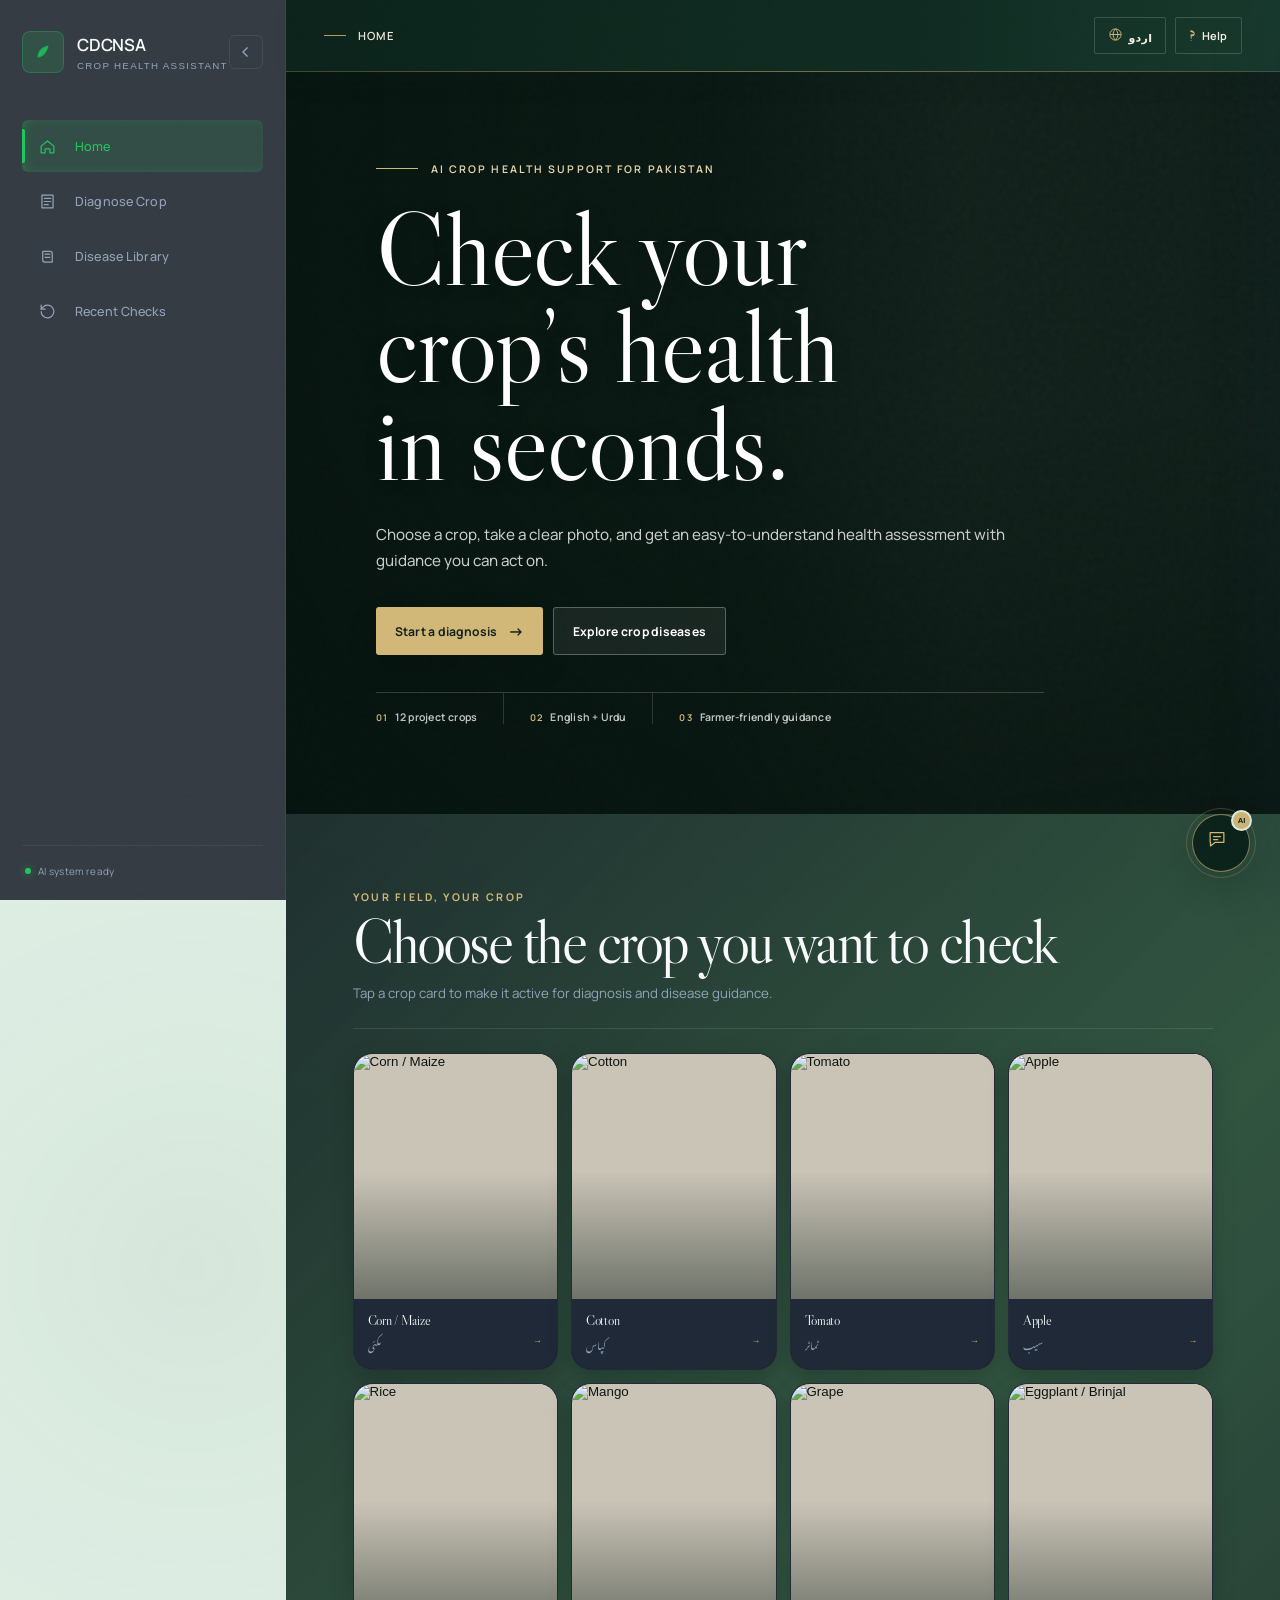
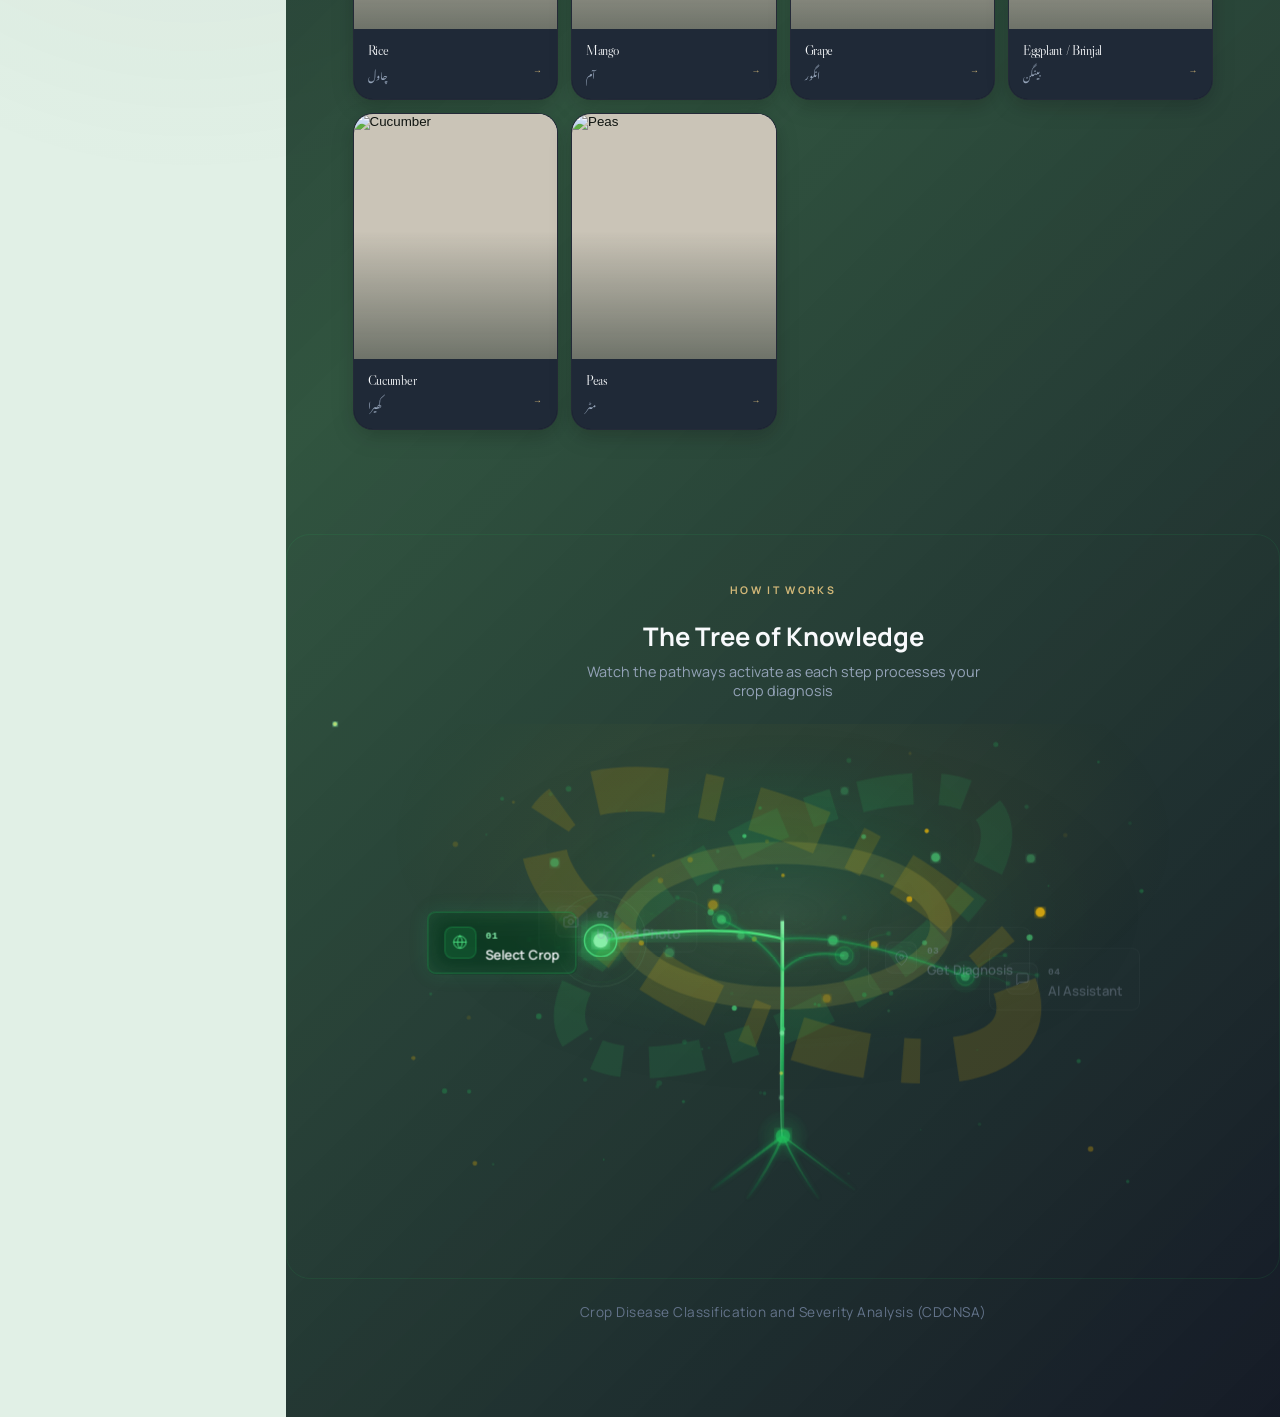
==== commit f6debbf3: "Rename project from CCNSA to CDCNSA - Crop Disease Classification and Severity Analysis" ====
--- a/index.html
+++ b/index.html
@@ -5,7 +5,7 @@
   <meta name="viewport" content="width=device-width, initial-scale=1.0, viewport-fit=cover" />
   <meta name="theme-color" content="#0b6e4f" />
   <meta name="description" content="Kisaan Sehat AI — bilingual crop health diagnosis and farmer assistant." />
-  <title>CCNSA</title>
+  <title>CDCNSA</title>
   <link rel="icon" type="image/svg+xml" href="data:image/svg+xml,<svg xmlns='http://www.w3.org/2000/svg' viewBox='0 0 48 48'><defs><linearGradient id='g' x1='0%25' y1='0%25' x2='100%25' y2='100%25'><stop offset='0%25' stop-color='%2322C55E'/><stop offset='100%25' stop-color='%2316A34A'/></linearGradient></defs><path d='M14 34c0-12 8-20 20-22-2 14-10 22-20 22z' fill='url(%23g)' opacity='0.9'/><path d='M16 32c4-8 10-14 16-16' stroke='%2322C55E' stroke-width='1.5' fill='none' stroke-linecap='round'/><circle cx='20' cy='28' r='1.5' fill='%2322C55E'/><circle cx='24' cy='24' r='1.5' fill='%2322C55E'/><circle cx='28' cy='20' r='1.5' fill='%2322C55E'/></svg>" />
   <link rel="preconnect" href="https://fonts.googleapis.com">
   <link rel="preconnect" href="https://fonts.gstatic.com" crossorigin>
@@ -22,7 +22,7 @@
         <button class="brand" data-nav="home" aria-label="Home">
           <div class="brand-mark" aria-hidden="true"><svg viewBox="0 0 48 48" role="img"><defs><linearGradient id="leafGrad" x1="0%" y1="0%" x2="100%" y2="100%"><stop offset="0%" style="stop-color:#22C55E;stop-opacity:1" /><stop offset="100%" style="stop-color:#16A34A;stop-opacity:1" /></linearGradient></defs><path d="M14 34c0-12 8-20 20-22-2 14-10 22-20 22z" fill="url(#leafGrad)" opacity="0.9"/><path d="M16 32c4-8 10-14 16-16" stroke="#22C55E" stroke-width="1.5" fill="none" stroke-linecap="round"/><circle cx="20" cy="28" r="1.5" fill="#22C55E"/><circle cx="24" cy="24" r="1.5" fill="#22C55E"/><circle cx="28" cy="20" r="1.5" fill="#22C55E"/><path d="M20 28l4-4m0 0l4-4" stroke="#22C55E" stroke-width="1" opacity="0.6"/></svg></div>
           <div class="brand-text">
-            <strong>CCNSA</strong>
+            <strong>CDCNSA</strong>
             <small data-i18n="brandTagline">Crop Health Assistant</small>
           </div>
         </button>
@@ -60,7 +60,7 @@
       <header class="topbar">
         <button id="menuBtn" class="icon-btn menu-btn" aria-label="Open menu">☰</button>
         <div class="topbar-title">
-          <span class="mobile-brand">CCNSA</span>
+          <span class="mobile-brand">CDCNSA</span>
           <div class="topbar-context"><span class="context-line"></span><span id="breadcrumb" data-i18n="breadcrumbHome">Home</span></div>
         </div>
         <div class="topbar-actions">
@@ -122,7 +122,7 @@
         </section>
 
         <div style="text-align:center;padding:24px 24px 8px;color:#64748B;font-size:0.85rem;letter-spacing:0.5px">
-          Crops Classification and Severity Analysis (CCNSA)
+          Crop Disease Classification and Severity Analysis (CDCNSA)
         </div>
 
       </section>
@@ -238,7 +238,7 @@
 
     <section id="chatPanel" class="chat-panel" aria-label="AI Farmer Assistant">
       <header class="chat-header">
-        <div class="chat-identity"><div class="assistant-monogram">CC</div><div><strong data-i18n="assistantName">CCNSA Assistant</strong><span><i class="online-dot"></i><span data-i18n="assistantOnline">Ready to help</span></span></div></div>
+        <div class="chat-identity"><div class="assistant-monogram">CD</div><div><strong data-i18n="assistantName">CDCNSA Assistant</strong><span><i class="online-dot"></i><span data-i18n="assistantOnline">Ready to help</span></span></div></div>
         <div class="chat-header-actions"><button id="expandChat" class="icon-btn" aria-label="Expand chat">⤢</button><button id="closeChat" class="icon-btn" aria-label="Close chat">×</button></div>
       </header>
       <div id="chatContext" class="chat-context"></div>
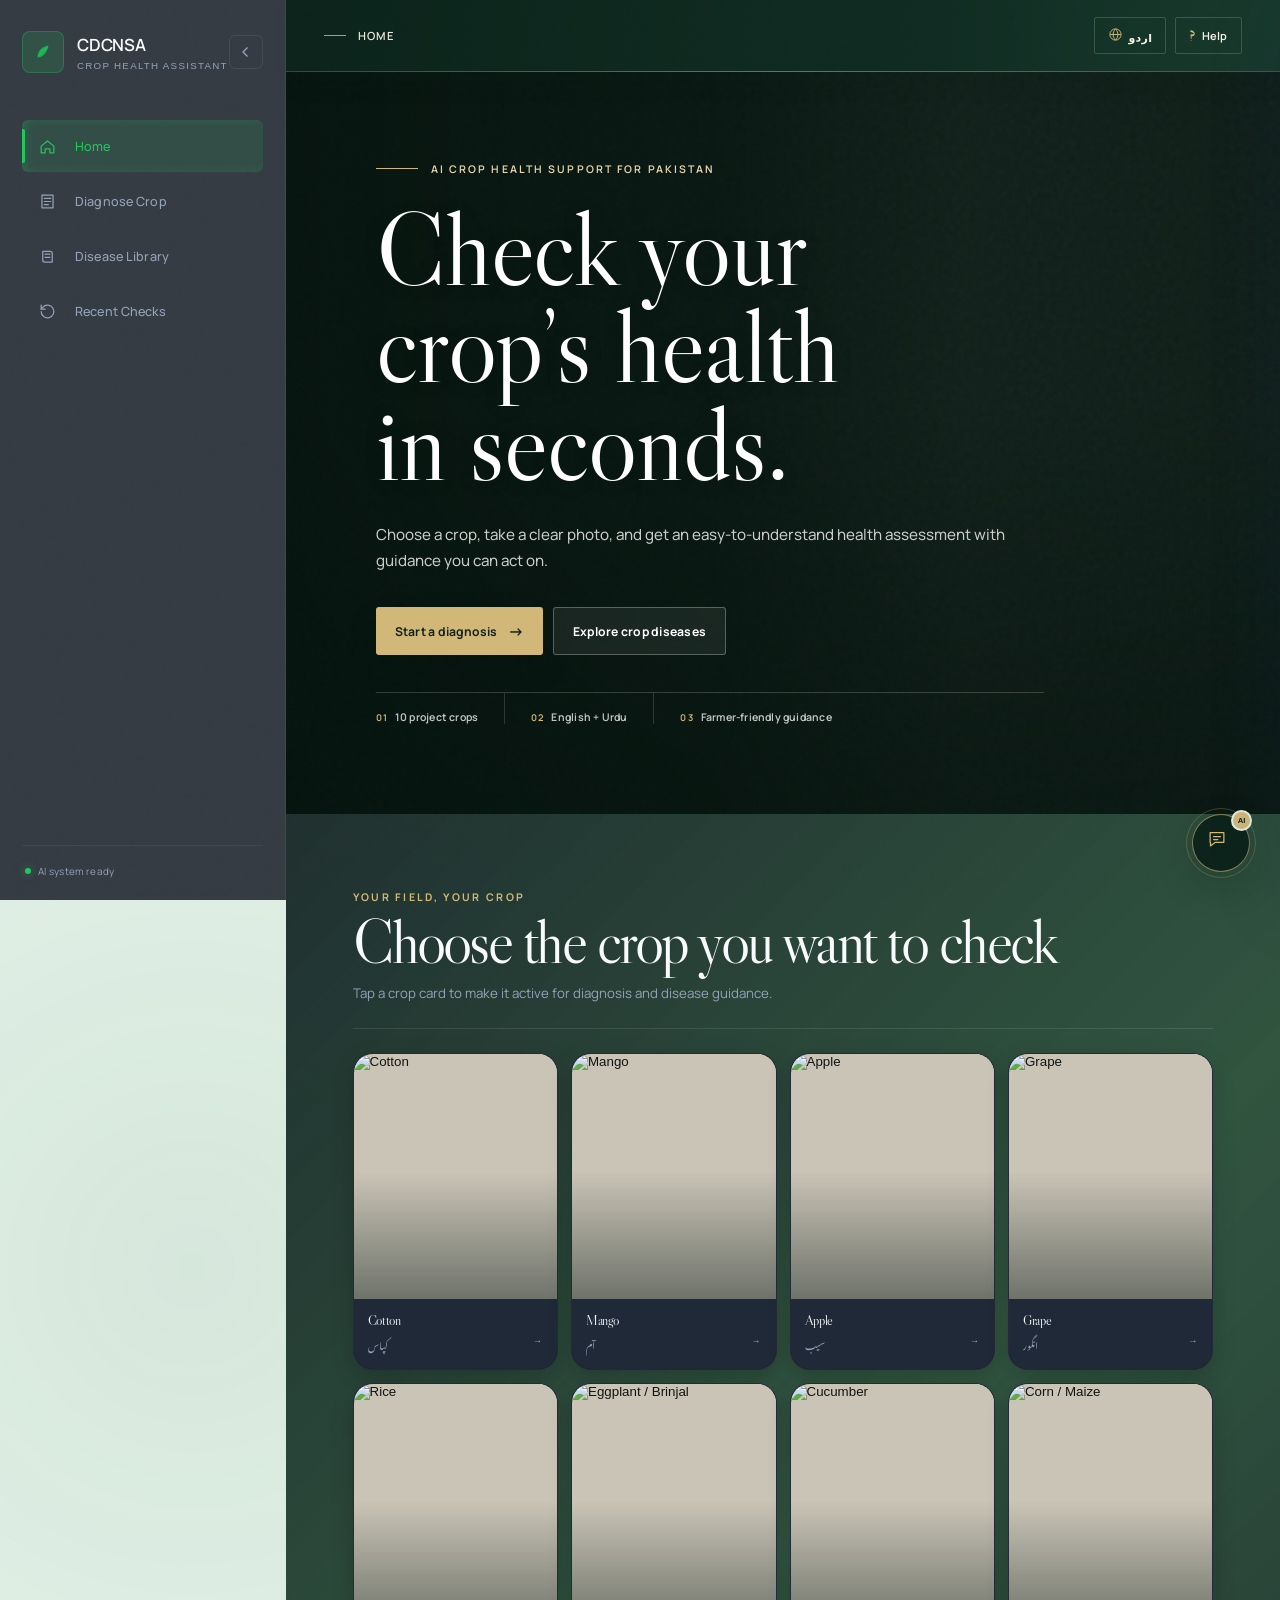
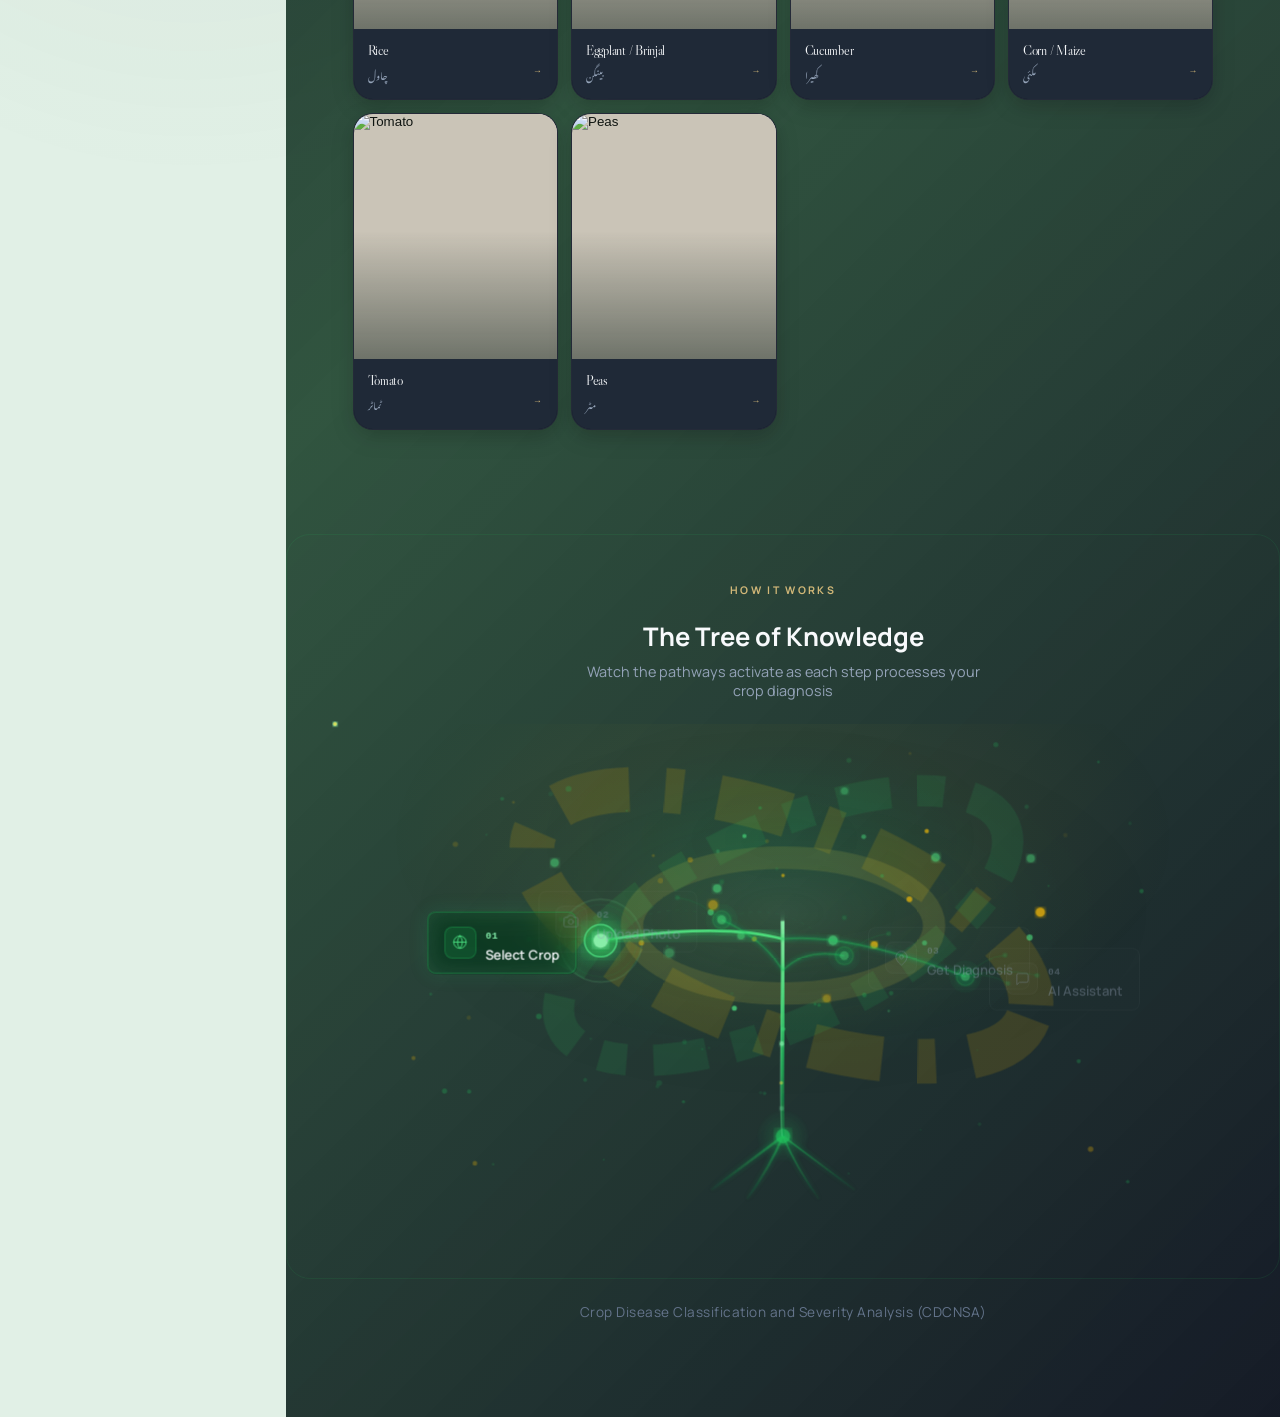
==== commit d54c600b: "Final hackathon version: new crop models, severity model, faster bilingual chatbot Models and diagno" ====
--- a/index.html
+++ b/index.html
@@ -10,7 +10,7 @@
   <link rel="preconnect" href="https://fonts.googleapis.com">
   <link rel="preconnect" href="https://fonts.gstatic.com" crossorigin>
   <link href="https://fonts.googleapis.com/css2?family=Libre+Caslon+Display&family=Manrope:wght@400;500;600;700&family=Noto+Nastaliq+Urdu:wght@400;500;600;700&family=Noto+Sans+Arabic:wght@400;500;600;700&display=swap" rel="stylesheet">
-  <link rel="stylesheet" href="styles.css?v=11" />
+  <link rel="stylesheet" href="styles.css?v=14" />
 </head>
 <body>
   <div class="noise" aria-hidden="true"></div>
@@ -87,7 +87,7 @@
               <button class="btn btn-secondary" data-nav="diseases"><span data-i18n="exploreDiseases">Explore crop diseases</span></button>
             </div>
             <div class="trust-row">
-              <div><span class="trust-index">01</span><span data-i18n="trust1">12 project crops</span></div>
+              <div><span class="trust-index">01</span><span data-i18n="trust1">10 project crops</span></div>
               <div><span class="trust-index">02</span><span data-i18n="trust2">English + Urdu</span></div>
               <div><span class="trust-index">03</span><span data-i18n="trust3">Farmer-friendly guidance</span></div>
             </div>
@@ -144,6 +144,7 @@
               <span id="cropStatus" class="status-label" data-i18n="notSelected">Not selected</span>
             </div>
             <div id="diagnoseCropStrip" class="crop-strip"></div>
+            <div id="cropDiseaseList" class="crop-disease-list hidden" aria-live="polite"></div>
 
             <div class="panel-divider"></div>
 
@@ -265,6 +266,6 @@
     <div id="toast" class="toast" role="status"></div>
   </div>
 
-  <script src="app.js?v=22"></script>
+  <script src="app.js?v=27"></script>
 </body>
 </html>
--- a/styles.css
+++ b/styles.css
@@ -951,3 +951,49 @@
   #diagnosePage .crop-strip{flex-wrap:nowrap;overflow-x:auto;padding-bottom:6px}
   #diagnosePage .crop-chip{flex:0 0 auto}
 }
+
+
+/* Diagnose page: diseases the selected crop's model can detect */
+.crop-disease-list{margin:14px 0 4px;padding:14px 16px;border:1px solid var(--line);border-radius:var(--radius-md);background:var(--ivory)}
+.crop-disease-head{display:flex;flex-direction:column;gap:3px;margin-bottom:10px}
+.crop-disease-head strong{font-size:.86rem;color:var(--ink)}
+.crop-disease-head small{font-size:.72rem;color:var(--muted);line-height:1.5}
+.crop-disease-chips{display:flex;flex-wrap:wrap;gap:7px}
+.crop-disease-chip{font:inherit;font-size:.74rem;line-height:1.2;padding:6px 11px;border-radius:999px;border:1px solid #d9e4dc;background:#fff;color:var(--ink);cursor:pointer;transition:background var(--transition),border-color var(--transition)}
+.crop-disease-chip:hover{border-color:var(--emerald);background:var(--teal-soft)}
+.crop-disease-chip:focus-visible{outline:2px solid var(--emerald);outline-offset:2px}
+.crop-disease-chip.healthy{cursor:default;border-style:dashed;color:var(--emerald)}
+#diagnosePage .crop-disease-list{background:rgba(255,255,255,.035);border-color:rgba(255,255,255,.12)}
+#diagnosePage .crop-disease-head strong{color:#eef3ee}
+#diagnosePage .crop-disease-head small{color:rgba(238,243,238,.62)}
+#diagnosePage .crop-disease-chip{background:rgba(255,255,255,.05);border-color:rgba(255,255,255,.16);color:#eef3ee}
+#diagnosePage .crop-disease-chip:hover{background:rgba(210,184,120,.14);border-color:var(--v6-brass,#d2b878)}
+#diagnosePage .crop-disease-chip.healthy{color:var(--v6-brass,#d2b878);border-color:rgba(210,184,120,.45)}
+
+/* listen + copy buttons under each assistant answer */
+.msg-actions{display:flex;gap:6px;align-items:center;margin-top:4px}
+.msg-actions .msg-listen-btn{margin-top:0!important}
+
+/* Recent Checks: same dark field background as Diagnose / Disease Library (the white title was invisible on mint) */
+#historyPage{
+  background:
+    linear-gradient(135deg,rgba(10,15,28,0.95) 0%,rgba(5,46,22,0.8) 50%,rgba(10,15,28,0.95) 100%),
+    url('https://images.unsplash.com/photo-1695453200514-d9ee3c003772?auto=format&fit=crop&w=2400&q=80') center/cover no-repeat fixed;
+  min-height:100vh;
+  color:#F8FAFC;
+}
+#historyPage .page-heading h1,
+#historyPage .page-heading>div>p:not(.eyebrow),
+#historyPage .page-heading .eyebrow{color:inherit}
+#historyPage .page-heading>div>p:not(.eyebrow){color:#CBD5E1!important}
+#historyPage .page-heading .eyebrow{color:var(--v6-brass,#b99a5e)!important}
+#historyPage .btn-secondary{background:rgba(12,36,27,.85)!important;color:#F8FAFC!important;border-color:rgba(255,255,255,.28)!important}
+#historyPage .btn-secondary:hover{border-color:var(--v6-brass,#b99a5e)!important}
+#historyPage .history-empty{background:rgba(12,36,27,.72)!important;border-color:rgba(34,197,94,.22)!important;color:#E2E8F0}
+#historyPage .history-empty h3{color:#F8FAFC!important}
+#historyPage .history-empty p{color:#94A3B8!important}
+#historyPage .history-empty .empty-icon{color:var(--v6-brass,#b99a5e)!important;border-color:var(--v6-brass,#b99a5e)!important}
+#historyPage .history-item{background:rgba(12,36,27,.85)!important;border-color:rgba(34,197,94,.12)!important;color:#E2E8F0}
+#historyPage .history-item h3,#historyPage .history-item strong{color:#F8FAFC!important}
+#historyPage .history-item p,#historyPage .history-item small,#historyPage .history-item span:not(.history-score){color:#94A3B8!important}
+#historyPage .history-score{color:#4ADE80!important}
